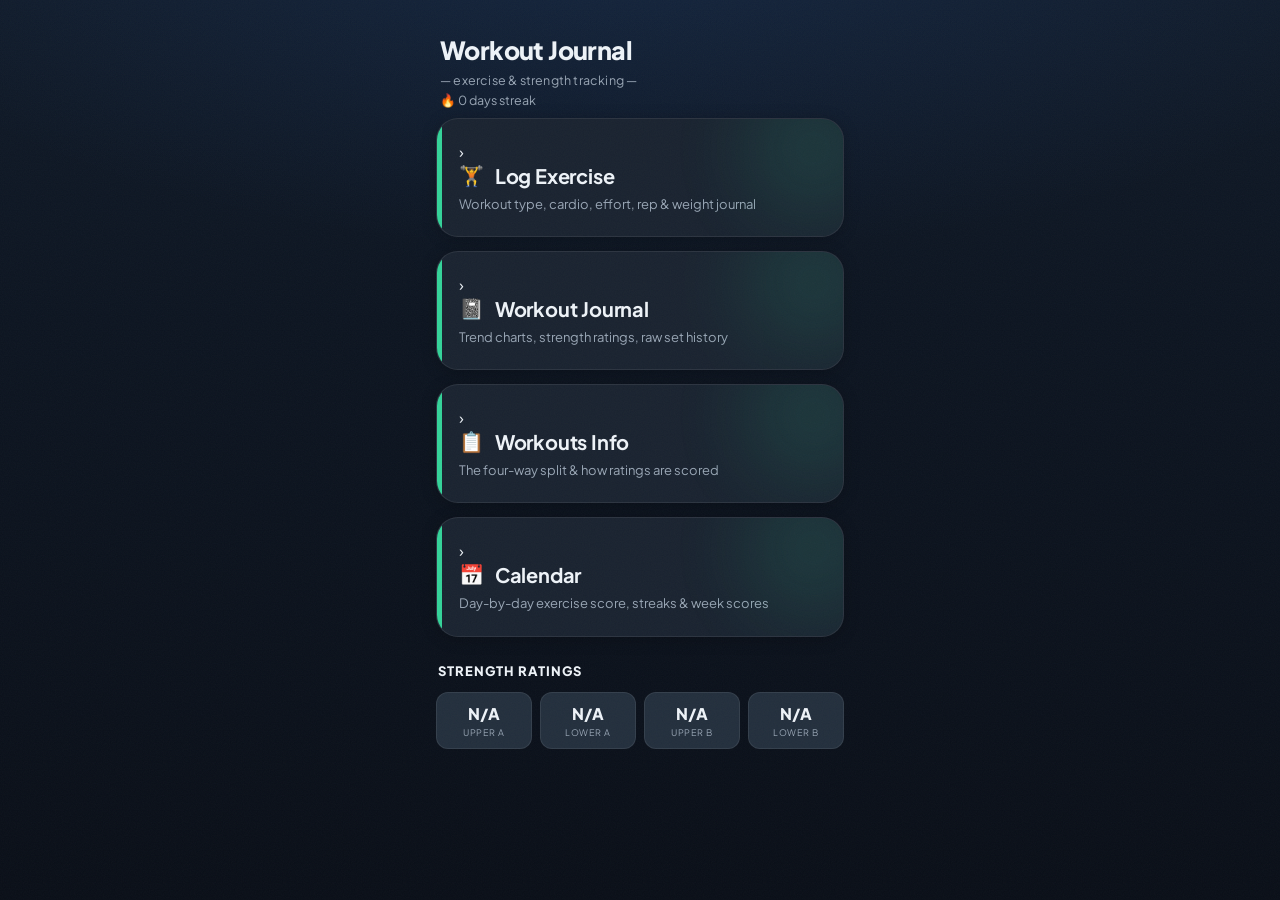
==== index2.html @ 1ddc9d4c "Add files via upload" ====
<!doctype html>
<html lang="en">
<head>
<meta charset="utf-8" />
<meta
  name="viewport"
  content="width=device-width, initial-scale=1, maximum-scale=1, user-scalable=no"
/>
<title>Workout Journal</title>
<link rel="preconnect" href="https://fonts.googleapis.com" />
<link rel="preconnect" href="https://fonts.gstatic.com" crossorigin />
<link
  href="https://fonts.googleapis.com/css2?family=Plus+Jakarta+Sans:wght@400;500;600;700;800&display=swap"
  rel="stylesheet"
/>
<style>
  :root {
    --bg: #0d1521;
    --bg-2: #080d15;
    --surface: #1a2330;
    --card: #1a2330;
    --card-2: #232f3d;
    --surface-2: #232f3d;
    --surface-3: #2b3949;
    --track: #28333f;
    --border: rgba(255, 255, 255, 0.08);
    --border-soft: rgba(255, 255, 255, 0.04);
    --border-strong: rgba(255, 255, 255, 0.16);
    --text: #eef3f8;
    --muted: #99a6b5;
    --muted-2: #66727f;
    --accent: #3b82f6;
    --accent-2: #60a5fa;
    --accent-soft: rgba(59, 130, 246, 0.16);
    --food: #fb923c;
    --exercise: #34d399;
    --sleep: #a78bfa;
    --danger: #f87171;
    --yellow: #facc15;
    --chart-day: #3b82f6;
    --chart-diet: #fb923c;
    --chart-exe: #34d399;
  }
  * {
    box-sizing: border-box;
    -webkit-tap-highlight-color: transparent;
  }
  html,
  body {
    margin: 0;
    padding: 0;
  }
  body {
    background: var(--bg);
    color: var(--text);
    font-family: "Plus Jakarta Sans", sans-serif;
    -webkit-font-smoothing: antialiased;
    min-height: 100vh;
    overflow-x: hidden;
    background-image:
      radial-gradient(
        120% 70% at 50% -10%,
        rgba(59, 130, 246, 0.12),
        transparent 55%
      ),
      linear-gradient(180deg, #101a28 0%, #0d1521 36%, #0a0f18 100%);
    background-attachment: fixed;
  }
  .app {
    max-width: 480px;
    margin: 0 auto;
    min-height: 100vh;
    display: flex;
    flex-direction: column;
    position: relative;
  }
  .grain {
    position: fixed;
    inset: 0;
    pointer-events: none;
    opacity: 0.035;
    z-index: 50;
    background-image: url("data:image/svg+xml,%3Csvg xmlns='http://www.w3.org/2000/svg' width='120' height='120'%3E%3Cfilter id='n'%3E%3CfeTurbulence type='fractalNoise' baseFrequency='0.85' numOctaves='3'/%3E%3C/filter%3E%3Crect width='100%25' height='100%25' filter='url(%23n)'/%3E%3C/svg%3E");
  }
  /* Views */
  .view {
    padding: 4px 18px 40px;
    animation: slidein 0.28s cubic-bezier(0.2, 0.8, 0.2, 1);
  }
  @keyframes slidein {
    from {
      opacity: 0;
      transform: translateX(14px);
    }
    to {
      opacity: 1;
      transform: translateX(0);
    }
  }
  .view.back {
    animation: slideback 0.28s cubic-bezier(0.2, 0.8, 0.2, 1);
  }
  @keyframes slideback {
    from {
      opacity: 0;
      transform: translateX(-14px);
    }
    to {
      opacity: 1;
      transform: translateX(0);
    }
  }
  .card {
    position: relative;
    background: var(--card);
    border: 1px solid var(--border);
    border-radius: 22px;
    padding: 22px;
    margin-bottom: 14px;
    cursor: pointer;
    overflow: hidden;
    transition: 0.18s;
    box-shadow: 0 2px 16px rgba(0, 0, 0, 0.22);
  }
  .card:active {
    transform: scale(0.985);
  }
  .card .accent {
    position: absolute;
    left: 0;
    top: 0;
    bottom: 0;
    width: 5px;
  }
  .card[data-k="food"] .accent {
    background: var(--food);
  }
  .card[data-k="exercise"] .accent {
    background: var(--exercise);
  }
  .card[data-k="sleep"] .accent {
    background: var(--sleep);
  }
  .card .glow {
    position: absolute;
    right: -40px;
    top: -40px;
    width: 140px;
    height: 140px;
    border-radius: 50%;
    filter: blur(40px);
    opacity: 0.13;
  }
  .card[data-k="food"] .glow {
    background: var(--food);
  }
  .card[data-k="exercise"] .glow {
    background: var(--exercise);
  }
  .card[data-k="sleep"] .glow {
    background: var(--sleep);
  }
  .card-top {
    display: flex;
    justify-content: space-between;
    align-items: center;
  }
  .card h2 {
    font-family: "Plus Jakarta Sans";
    font-weight: 700;
    font-size: 20px;
    letter-spacing: -0.2px;
    margin: 0;
    display: flex;
    align-items: center;
    gap: 11px;
  }
  .card .ico {
    font-size: 20px;
  }
  .check {
    width: 30px;
    height: 30px;
    border-radius: 50%;
    border: 2px solid var(--border-strong);
    display: flex;
    align-items: center;
    justify-content: center;
    font-size: 15px;
    color: transparent;
    transition: 0.2s;
    flex-shrink: 0;
  }
  .card[data-done="true"] .check {
    color: var(--bg);
    border-color: transparent;
  }
  .card[data-k="food"][data-done="true"] .check {
    background: var(--food);
  }
  .card[data-k="exercise"][data-done="true"] .check {
    background: var(--exercise);
  }
  .card[data-k="sleep"][data-done="true"] .check {
    background: var(--sleep);
  }
  .card .summary {
    margin-top: 16px;
    font-family: "Plus Jakarta Sans";
    font-size: 13px;
    color: var(--muted);
    line-height: 1.55;
    min-height: 18px;
  }
  .card .summary .hl {
    color: var(--text);
  }
  .card .empty {
    margin-top: 14px;
    font-size: 13px;
    color: var(--muted-2);
    font-style: italic;
  }

  /* Forms */
  .formhead {
    display: flex;
    align-items: center;
    gap: 14px;
    margin: 6px 0 24px;
  }
  .formhead button {
    background: var(--card);
    border: 1px solid var(--border);
    color: var(--text);
    width: 44px;
    height: 44px;
    border-radius: 13px;
    font-size: 20px;
    cursor: pointer;
    transition: 0.15s;
  }
  .formhead button:active {
    transform: scale(0.9);
  }
  .formhead h2 {
    font-family: "Plus Jakarta Sans";
    font-weight: 700;
    font-size: 22px;
    letter-spacing: -0.3px;
    margin: 0;
  }
  .formhead .bar {
    width: 34px;
    height: 4px;
    border-radius: 4px;
    margin-top: 7px;
  }

  .field {
    margin-bottom: 22px;
  }
  .field label {
    display: block;
    font-family: "Plus Jakarta Sans";
    font-size: 11px;
    letter-spacing: 1.5px;
    text-transform: uppercase;
    color: var(--muted);
    margin-bottom: 9px;
  }
  .field label .opt {
    color: var(--muted-2);
    text-transform: none;
    letter-spacing: 0;
  }
  input[type="number"],
  input[type="text"],
  textarea {
    width: 100%;
    background: var(--card);
    border: 1px solid var(--border);
    border-radius: 14px;
    color: var(--text);
    font-family: "Plus Jakarta Sans";
    font-size: 22px;
    padding: 15px 16px;
    outline: none;
    transition: 0.15s;
  }
  input[type="text"] {
    font-family: "Plus Jakarta Sans";
    font-size: 16px;
  }
  textarea {
    font-family: "Plus Jakarta Sans";
    font-size: 15px;
    resize: none;
    min-height: 62px;
  }
  input:focus,
  textarea:focus {
    border-color: var(--ac, var(--text));
  }
  input::placeholder,
  textarea::placeholder {
    color: var(--muted-2);
  }

  .macro-grid {
    display: grid;
    grid-template-columns: 1fr 1fr 1fr;
    gap: 11px;
  }
  .macro-grid .field {
    margin-bottom: 0;
  }
  .macro-grid input {
    font-size: 20px;
    padding: 13px 12px;
    text-align: center;
  }

  .cal-box {
    margin-top: 18px;
    background: var(--card-2);
    border: 1px solid var(--border);
    border-radius: 16px;
    padding: 18px;
    display: flex;
    align-items: center;
    justify-content: space-between;
  }
  .cal-box .lbl {
    font-family: "Plus Jakarta Sans";
    font-size: 11px;
    letter-spacing: 1.5px;
    text-transform: uppercase;
    color: var(--muted);
  }
  .cal-box .num {
    font-family: "Plus Jakarta Sans";
    font-weight: 800;
    font-size: 34px;
    color: var(--food);
    line-height: 1;
  }
  .cal-box .num input {
    background: none;
    border: none;
    width: 130px;
    text-align: right;
    color: var(--food);
    font-family: "Plus Jakarta Sans";
    font-weight: 800;
    font-size: 34px;
    padding: 0;
  }
  .cal-box .num input:focus {
    border: none;
  }
  .cal-edit {
    font-family: "Plus Jakarta Sans";
    font-size: 10px;
    letter-spacing: 1px;
    color: var(--muted);
    background: none;
    border: 1px solid var(--border);
    padding: 5px 9px;
    border-radius: 8px;
    cursor: pointer;
    margin-top: 6px;
  }
  .score-box .num,
  .score-box .num span {
    color: var(--exercise);
  }
  .rest-note {
    font-family: "Plus Jakarta Sans";
    font-size: 10px;
    color: var(--exercise);
    letter-spacing: 0.5px;
    margin-top: 11px;
  }
  .calnav {
    display: flex;
    align-items: center;
    justify-content: space-between;
    margin-bottom: 16px;
  }
  .calnav button {
    background: var(--card);
    border: 1px solid var(--border);
    color: var(--text);
    width: 40px;
    height: 40px;
    border-radius: 12px;
    font-size: 18px;
    cursor: pointer;
    transition: 0.15s;
  }
  .calnav button:active {
    transform: scale(0.9);
  }
  #calMonth,
  .month-label {
    font-family: "Plus Jakarta Sans";
    font-weight: 800;
    font-size: 16px;
    text-transform: uppercase;
    letter-spacing: 0.5px;
  }
  .chartcard {
    background: var(--card);
    border: 1px solid var(--border);
    border-radius: 16px;
    padding: 16px 14px 12px;
    margin-bottom: 12px;
  }
  .chartcard .ct {
    display: flex;
    justify-content: space-between;
    align-items: baseline;
    margin: 0 4px 6px;
  }
  .chartcard .ct .cname {
    font-family: "Plus Jakarta Sans";
    font-weight: 700;
    font-size: 12px;
    text-transform: uppercase;
    letter-spacing: 0.8px;
    color: var(--text);
  }
  .chartcard .ct .cavg {
    font-family: "Plus Jakarta Sans";
    font-size: 11px;
    color: var(--muted);
  }
  .chartcard svg {
    display: block;
    width: 100%;
    height: auto;
  }
  .jstats {
    display: grid;
    grid-template-columns: repeat(3, 1fr);
    gap: 8px;
    margin-top: 10px;
  }
  .jstat {
    background: var(--surface-2);
    border: 1px solid var(--border);
    border-radius: 12px;
    padding: 10px 6px;
    text-align: center;
  }
  .jstat-v {
    font-family: "Plus Jakarta Sans";
    font-weight: 800;
    font-size: 16px;
    color: var(--text);
    letter-spacing: -0.2px;
  }
  .jstat-k {
    font-family: "Plus Jakarta Sans";
    font-size: 9px;
    letter-spacing: 0.5px;
    text-transform: uppercase;
    color: var(--muted);
    margin-top: 3px;
  }
  .jstat-goal {
    font-family: "Plus Jakarta Sans";
    font-size: 8.5px;
    color: var(--muted-2);
    margin-top: 2px;
  }
  .dashmacros {
    display: grid;
    grid-template-columns: repeat(4, 1fr);
    gap: 8px;
  }
  .chart-empty {
    font-family: "Plus Jakarta Sans";
    font-size: 11px;
    color: var(--muted-2);
    text-align: center;
    padding: 24px 0;
  }

  /* chips */
  .chips {
    display: flex;
    flex-wrap: wrap;
    gap: 9px;
  }
  .chip {
    background: var(--card);
    border: 1px solid var(--border);
    color: var(--muted);
    padding: 11px 15px;
    border-radius: 30px;
    font-family: "Plus Jakarta Sans";
    font-weight: 600;
    font-size: 14px;
    cursor: pointer;
    transition: 0.15s;
  }
  .chip:active {
    transform: scale(0.94);
  }
  .chip.sel {
    color: var(--bg);
    font-weight: 700;
  }
  #exForm .chip.sel {
    background: var(--exercise);
    border-color: var(--exercise);
  }

  /* scale buttons (RPE / quality) */
  .scale {
    display: grid;
    grid-template-columns: repeat(5, 1fr);
    gap: 8px;
  }
  .scale.ten {
    grid-template-columns: repeat(5, 1fr);
  }
  .sbtn {
    aspect-ratio: 1;
    background: var(--card);
    border: 1px solid var(--border);
    border-radius: 12px;
    color: var(--muted);
    font-family: "Plus Jakarta Sans";
    font-weight: 700;
    font-size: 16px;
    cursor: pointer;
    transition: 0.12s;
    display: flex;
    align-items: center;
    justify-content: center;
  }
  .sbtn:active {
    transform: scale(0.9);
  }
  #exForm .sbtn.sel {
    background: var(--exercise);
    border-color: var(--exercise);
    color: var(--bg);
  }
  #slpForm .sbtn.sel {
    background: var(--sleep);
    border-color: var(--sleep);
    color: var(--bg);
  }
  .scale-cap {
    display: flex;
    justify-content: space-between;
    margin-top: 8px;
    font-family: "Plus Jakarta Sans";
    font-size: 10px;
    color: var(--muted-2);
    letter-spacing: 0.5px;
  }
  .save {
    width: 100%;
    border: none;
    border-radius: 16px;
    padding: 18px;
    font-family: "Plus Jakarta Sans";
    font-weight: 800;
    font-size: 16px;
    text-transform: uppercase;
    letter-spacing: 1px;
    color: var(--bg);
    cursor: pointer;
    margin-top: 10px;
    transition: 0.15s;
  }
  .save:active {
    transform: scale(0.98);
  }
  #foodForm .save {
    background: var(--food);
  }
  #exForm .save {
    background: var(--exercise);
  }
  #slpForm .save {
    background: var(--sleep);
  }
  .clear-link {
    display: block;
    width: 100%;
    text-align: center;
    background: none;
    border: none;
    color: var(--muted-2);
    font-family: "Plus Jakarta Sans";
    font-size: 11px;
    letter-spacing: 1px;
    margin-top: 16px;
    cursor: pointer;
    padding: 8px;
  }

  .toast {
    position: fixed;
    bottom: 30px;
    left: 50%;
    transform: translateX(-50%) translateY(80px);
    background: var(--text);
    color: var(--bg);
    padding: 13px 22px;
    border-radius: 30px;
    font-family: "Plus Jakarta Sans";
    font-weight: 700;
    font-size: 13px;
    letter-spacing: 0.5px;
    text-transform: uppercase;
    z-index: 100;
    transition: 0.3s cubic-bezier(0.2, 0.8, 0.2, 1);
    opacity: 0;
  }
  .toast.show {
    transform: translateX(-50%) translateY(0);
    opacity: 1;
  }

  .hidden {
    display: none !important;
  }
  .wo-card {
    background: var(--card);
    border: 1px solid var(--border);
    border-radius: 18px;
    padding: 16px 18px;
    margin-bottom: 14px;
    box-shadow: 0 2px 14px rgba(0, 0, 0, 0.18);
  }
  .wo-head {
    display: flex;
    justify-content: space-between;
    align-items: baseline;
    gap: 10px;
    margin-bottom: 10px;
    padding-bottom: 11px;
    border-bottom: 1px solid var(--border);
  }
  .wo-name {
    font-family: "Plus Jakarta Sans";
    font-weight: 800;
    font-size: 16px;
    letter-spacing: 0.3px;
    color: var(--text);
  }
  .wo-meta {
    font-family: "Plus Jakarta Sans";
    font-size: 10px;
    letter-spacing: 0.5px;
    text-transform: uppercase;
    color: var(--muted-2);
    white-space: nowrap;
  }
  .wo-row {
    display: flex;
    align-items: baseline;
    justify-content: space-between;
    gap: 12px;
    padding: 9px 0;
    border-bottom: 1px solid var(--border-soft);
  }
  .wo-row:last-child {
    border-bottom: none;
  }
  .wo-ex {
    display: flex;
    flex-direction: column;
    gap: 2px;
    min-width: 0;
  }
  .wo-exname {
    font-family: "Plus Jakarta Sans";
    font-weight: 600;
    font-size: 14px;
    color: var(--text);
  }
  .wo-muscle {
    font-family: "Plus Jakarta Sans";
    font-size: 11px;
    letter-spacing: 0.3px;
    color: var(--muted);
  }
  .wo-sets {
    font-family: "Plus Jakarta Sans";
    font-weight: 700;
    font-size: 13px;
    color: var(--exercise);
    white-space: nowrap;
    font-variant-numeric: tabular-nums;
  }
  .wo-row-right {
    display: flex;
    flex-direction: column;
    align-items: flex-end;
    gap: 2px;
    flex-shrink: 0;
  }
  .wo-weight {
    font-family: "Plus Jakarta Sans";
    font-size: 10px;
    color: var(--muted-2);
    white-space: nowrap;
  }
  .wo-info {
    margin-bottom: 18px;
  }
  .wo-info-card {
    background: var(--surface-2);
    border: 1px solid var(--border);
    border-radius: 14px;
    padding: 13px 15px;
    margin-bottom: 10px;
  }
  .wo-info-title {
    font-family: "Plus Jakarta Sans";
    font-weight: 800;
    font-size: 12px;
    letter-spacing: 0.4px;
    text-transform: uppercase;
    color: var(--exercise);
    margin-bottom: 6px;
  }
  .wo-info-body {
    font-family: "Plus Jakarta Sans";
    font-size: 12px;
    line-height: 1.5;
    color: var(--muted);
  }
  .journal-toggle-row {
    display: flex;
    align-items: center;
    justify-content: space-between;
    gap: 10px;
    margin-bottom: 9px;
  }
  .journal-toggle-row label {
    margin-bottom: 0;
  }
  .journal-toggle-btn {
    font-family: "Plus Jakarta Sans";
    font-weight: 700;
    font-size: 12px;
    letter-spacing: 0.3px;
    color: var(--exercise);
    background: var(--surface);
    border: 1px solid var(--border);
    border-radius: 10px;
    padding: 8px 13px;
    cursor: pointer;
    white-space: nowrap;
    transition: 0.15s;
  }
  .journal-toggle-btn:active {
    transform: scale(0.95);
  }
  .journal-toggle-btn.open {
    background: var(--exercise);
    color: var(--bg);
    border-color: var(--exercise);
  }
  .extra-toggle-btn {
    width: 100%;
    font-family: "Plus Jakarta Sans";
    font-weight: 700;
    font-size: 12.5px;
    letter-spacing: 0.3px;
    color: var(--exercise);
    background: var(--surface);
    border: 1px dashed var(--border);
    border-radius: 12px;
    padding: 12px;
    cursor: pointer;
  }
  .extra-toggle-btn.hidden {
    display: none;
  }
  .extra-toggle-btn:active {
    transform: scale(0.98);
  }
  .extra-box {
    background: var(--surface-2);
    border: 1px solid var(--border);
    border-radius: 14px;
    padding: 14px;
    margin-top: 4px;
  }
  .extra-box-head {
    display: flex;
    align-items: center;
    justify-content: space-between;
    margin-bottom: 14px;
  }
  .extra-box-title {
    font-family: "Plus Jakarta Sans";
    font-weight: 800;
    font-size: 12px;
    letter-spacing: 0.5px;
    text-transform: uppercase;
    color: var(--muted);
  }
  .extra-remove-btn {
    font-family: "Plus Jakarta Sans";
    font-weight: 700;
    font-size: 11px;
    color: var(--danger);
    background: none;
    border: none;
    cursor: pointer;
    padding: 2px 4px;
  }
  .jcard {
    background: var(--card-2);
    border: 1px solid var(--border);
    border-radius: 14px;
    padding: 12px 14px;
    margin-bottom: 10px;
  }
  .jhead {
    font-family: "Plus Jakarta Sans";
    font-weight: 700;
    font-size: 13px;
    letter-spacing: 0.2px;
    color: var(--text);
  }
  .jcard-head {
    display: flex;
    align-items: center;
    justify-content: space-between;
    width: 100%;
    background: none;
    border: none;
    padding: 0;
    margin-bottom: 9px;
    cursor: pointer;
    text-align: left;
    -webkit-tap-highlight-color: transparent;
  }
  .jcard-head:active {
    opacity: 0.7;
  }
  .jcard-head-text {
    display: flex;
    flex-direction: column;
    gap: 2px;
    min-width: 0;
  }
  .jcard-count {
    font-family: "Plus Jakarta Sans";
    font-size: 10px;
    color: var(--muted);
    font-weight: 500;
  }
  .jcard-head-right {
    display: flex;
    align-items: center;
    flex-shrink: 0;
  }
  .jweight-assign {
    background: var(--surface);
    border: 1px solid var(--border);
    border-radius: 10px;
    color: var(--text);
    font-family: "Plus Jakarta Sans";
    font-size: 11px;
    font-weight: 700;
    padding: 6px 8px;
    cursor: pointer;
  }
  .jcard-chevron {
    color: var(--muted);
    font-size: 13px;
    flex-shrink: 0;
    margin-left: 8px;
    transition: transform 0.2s;
  }
  .jcard-head.collapsed .jcard-chevron {
    transform: rotate(-90deg);
  }
  .jcard-body.hidden {
    display: none;
  }
  .jrow {
    display: grid;
    grid-template-columns: 40px 1fr 1fr;
    gap: 8px;
    align-items: center;
    margin-bottom: 6px;
  }
  .jrow.bw {
    grid-template-columns: 40px 1fr;
  }
  .jrow:last-child {
    margin-bottom: 0;
  }
  .jset {
    font-family: "Plus Jakarta Sans";
    font-size: 11px;
    color: var(--muted-2);
  }
  .jrow input,
  .jrow select {
    width: 100%;
    background: var(--surface);
    border: 1px solid var(--border);
    border-radius: 10px;
    color: var(--text);
    font-family: "Plus Jakarta Sans";
    font-size: 14px;
    padding: 9px 10px;
    outline: none;
    transition: 0.15s;
  }
  .jrow input:focus,
  .jrow select:focus {
    border-color: var(--ac, var(--exercise));
  }
  .jrow input::placeholder {
    color: var(--muted-2);
  }
  .wj-section {
    margin-bottom: 22px;
  }
  .wj-section-head {
    display: flex;
    align-items: center;
    justify-content: space-between;
    width: 100%;
    background: none;
    border: none;
    padding: 4px 0 12px;
    margin: 0;
    cursor: pointer;
    -webkit-tap-highlight-color: transparent;
  }
  .wj-section-head:active {
    opacity: 0.7;
  }
  .wj-section-title {
    font-family: "Plus Jakarta Sans";
    font-weight: 800;
    font-size: 15px;
    letter-spacing: 0.3px;
    color: var(--text);
    text-align: left;
  }
  .wj-section-chevron {
    color: var(--muted);
    font-size: 13px;
    transition: transform 0.2s;
    transform: rotate(0deg);
  }
  .wj-section-head.collapsed .wj-section-chevron {
    transform: rotate(-90deg);
  }
  .wj-section-body.hidden {
    display: none;
  }
  .wj-empty {
    font-family: "Plus Jakarta Sans";
    font-size: 12px;
    color: var(--muted-2);
    padding: 4px 2px 0;
  }
  .strength-card {
    background: var(--surface-2);
    border: 1px solid var(--border);
    border-radius: 14px;
    padding: 12px 14px;
    margin-bottom: 16px;
  }
  .strength-head {
    display: flex;
    align-items: baseline;
    justify-content: space-between;
    margin-bottom: 8px;
  }
  .strength-label {
    font-family: "Plus Jakarta Sans";
    font-weight: 700;
    font-size: 12px;
    letter-spacing: 0.3px;
    color: var(--muted);
    text-transform: uppercase;
  }
  .strength-pct {
    font-family: "Plus Jakarta Sans";
    font-weight: 800;
    font-size: 18px;
    color: var(--text);
  }
  .strength-rows {
    display: flex;
    flex-direction: column;
    gap: 5px;
  }
  .srow {
    display: flex;
    align-items: baseline;
    justify-content: space-between;
    font-family: "Plus Jakarta Sans";
    font-size: 11.5px;
  }
  .srow-name {
    color: var(--text);
  }
  .srow-val {
    color: var(--text);
    font-weight: 700;
    flex-shrink: 0;
    margin-left: 8px;
  }
  .srow-wt {
    color: var(--muted-2);
    font-weight: 500;
  }
  .srow-excluded .srow-name,
  .srow-excluded .srow-note {
    color: var(--muted-2);
  }
  .srow-note {
    font-size: 10.5px;
    flex-shrink: 0;
    margin-left: 8px;
  }
  .dash-clickable {
    cursor: pointer;
    -webkit-tap-highlight-color: transparent;
  }
  .dash-clickable:active {
    opacity: 0.7;
  }
  .wj-actions {
    margin: 2px 0 16px;
  }
  .wj-table-scroll {
    overflow-x: auto;
    margin-bottom: 24px;
    border: 1px solid var(--border);
    border-radius: 14px;
  }
  .wj-table {
    width: 100%;
    border-collapse: collapse;
    font-family: "Plus Jakarta Sans";
    font-size: 12px;
    white-space: nowrap;
  }
  .wj-table th,
  .wj-table td {
    padding: 10px 12px;
    text-align: left;
    border-bottom: 1px solid var(--border-soft);
  }
  .wj-table th {
    background: var(--surface-2);
    color: var(--muted);
    font-weight: 700;
    font-size: 10px;
    letter-spacing: 0.5px;
    text-transform: uppercase;
  }
  .wj-table tbody tr:last-child td {
    border-bottom: none;
  }
  .wj-table tbody tr:nth-child(even) {
    background: var(--card-2);
  }
  .wj-empty-row {
    text-align: center !important;
    color: var(--muted-2);
    padding: 20px !important;
  }
  .wj-scope-row {
    display: flex;
    gap: 8px;
    margin-bottom: 10px;
  }
  .wj-scope-btn {
    font-family: "Plus Jakarta Sans";
    font-weight: 700;
    font-size: 11px;
    letter-spacing: 0.3px;
    color: var(--muted);
    background: var(--surface);
    border: 1px solid var(--border);
    border-radius: 10px;
    padding: 7px 12px;
    cursor: pointer;
  }
  .wj-scope-btn.sel {
    color: var(--bg);
    background: var(--exercise);
    border-color: var(--exercise);
  }
  .chart-reading {
    font-family: "Plus Jakarta Sans";
    font-size: 11px;
    color: var(--muted);
    text-align: center;
    margin-top: 6px;
    min-height: 14px;
    cursor: default;
  }
  /* ---- day score breakdown ---- */
  .bd-hero {
    text-align: center;
    padding: 8px 0 24px;
  }
  .bd-date {
    font-family: "Plus Jakarta Sans";
    font-size: 11px;
    letter-spacing: 1.5px;
    text-transform: uppercase;
    color: var(--muted);
    margin-bottom: 10px;
  }
  .bd-score {
    font-family: "Plus Jakarta Sans";
    font-weight: 800;
    font-size: 62px;
    line-height: 1;
    letter-spacing: -2px;
  }
  .bd-sub {
    font-family: "Plus Jakarta Sans";
    font-size: 11px;
    letter-spacing: 1.5px;
    text-transform: uppercase;
    color: var(--muted);
    margin-top: 10px;
  }

  /* ============ hub (new — simple nav replacing the full app's Home/Profile) ============ */
  .hub-head {
    padding: 30px 22px 6px;
  }
  .hub-title {
    font-family: "Plus Jakarta Sans";
    font-weight: 800;
    font-size: 25px;
    letter-spacing: -0.6px;
  }
  .hub-sub {
    font-family: "Plus Jakarta Sans";
    font-size: 12.5px;
    color: var(--muted);
    margin-top: 6px;
    letter-spacing: 0.2px;
  }
  .nav-card .summary {
    margin-top: 6px;
  }
  .sec-h {
    font-family: "Plus Jakarta Sans";
    font-weight: 800;
    font-size: 13px;
    text-transform: uppercase;
    letter-spacing: 1px;
    color: var(--text);
    margin: 26px 2px 13px;
  }

  /* ---- calendar (added) ---- */
  .caldow {
    display: grid;
    grid-template-columns: repeat(7, 1fr) 0.82fr;
    gap: 6px;
    margin-bottom: 7px;
  }
  .caldow span {
    text-align: center;
    font-family: "Plus Jakarta Sans";
    font-size: 11px;
    color: var(--muted-2);
  }
  .calgrid {
    display: grid;
    grid-template-columns: repeat(7, 1fr) 0.82fr;
    gap: 6px;
  }
  .calcell {
    aspect-ratio: 1;
    border-radius: 11px;
    border: 1px solid var(--border);
    background: var(--card);
    display: flex;
    flex-direction: column;
    align-items: center;
    justify-content: center;
    cursor: pointer;
    transition: 0.12s;
  }
  .calcell.blank {
    background: none;
    border: none;
    cursor: default;
  }
  .calcell:not(.blank):active {
    transform: scale(0.88);
  }
  .calcell .dnum {
    font-family: "Plus Jakarta Sans";
    font-size: 13px;
    color: var(--text);
  }
  .calcell .dpct {
    font-family: "Plus Jakarta Sans";
    font-size: 9px;
    margin-top: 1px;
    color: var(--muted);
  }
  .calcell.logged {
    border-color: transparent;
  }
  .calcell.logged .dnum,
  .calcell.logged .dpct {
    color: #0c0e0c;
    font-weight: 700;
  }
  .calcell.today {
    box-shadow: 0 0 0 2px var(--accent);
  }
  .callegend {
    display: flex;
    gap: 13px;
    justify-content: center;
    margin-top: 20px;
    flex-wrap: wrap;
  }
  .callegend span {
    display: flex;
    align-items: center;
    gap: 5px;
    font-family: "Plus Jakarta Sans";
    font-size: 10px;
    color: var(--muted);
  }
  .callegend i {
    width: 11px;
    height: 11px;
    border-radius: 3px;
    display: inline-block;
  }
  .callegend .leg-empty i {
    background: var(--card);
    border: 1px solid var(--border);
  }
  .callegend .leg-grad {
    width: 72px;
    height: 10px;
    border-radius: 5px;
    background: linear-gradient(
      90deg,
      hsl(4, 73%, 56%) 0%,
      hsl(4, 73%, 56%) 50%,
      hsl(64, 70%, 54%) 75%,
      hsl(125, 70%, 52%) 100%
    );
  }

  /* calendar stat strip */
  .calstats {
    display: grid;
    grid-template-columns: 1fr 1fr;
    gap: 11px;
    margin-bottom: 16px;
  }
  .calstat {
    background: var(--card);
    border: 1px solid var(--border);
    border-radius: 14px;
    padding: 13px 15px;
  }
  .calstat .ck {
    font-family: "Plus Jakarta Sans";
    font-size: 10px;
    letter-spacing: 1.2px;
    text-transform: uppercase;
    color: var(--muted);
  }
  .calstat .cv {
    font-family: "Plus Jakarta Sans";
    font-weight: 800;
    font-size: 22px;
    margin-top: 3px;
    color: var(--text);
  }


  /* ---- calendar week-score column ---- */
  .caldow .wk-h {
    font-weight: 700;
    color: var(--muted-2);
  }
  .calweek {
    display: flex;
    align-items: center;
    justify-content: center;
    border-radius: 11px;
    background: var(--surface-2);
    border: 1px solid var(--border);
    font-family: "Plus Jakarta Sans";
    font-weight: 800;
    font-size: 13px;
    letter-spacing: -0.3px;
    color: var(--muted-2);
  }
  .calweek.logged {
    background: var(--surface-3);
    border-color: transparent;
  }
  .calweek .wkpct {
    font-size: 9px;
    font-weight: 700;
    margin-left: 1px;
    opacity: 0.75;
  }


  /* ---- monthly split-progress bars (added, reused by the Exercise form + would-be dashboard) ----*/
  .goalrow {
    margin-bottom: 14px;
  }
  .goalrow .gtop {
    display: flex;
    justify-content: space-between;
    align-items: baseline;
    font-family: "Plus Jakarta Sans";
    font-size: 12px;
    margin-bottom: 6px;
  }
  .goalrow .gname {
    color: var(--text);
    font-weight: 700;
    letter-spacing: 0.5px;
  }
  .goalrow .gval {
    color: var(--muted);
  }
  .gtrack {
    height: 11px;
    background: var(--card-2);
    border-radius: 8px;
    overflow: hidden;
  }
  .gfill {
    height: 100%;
    border-radius: 8px;
    transition: width 0.4s cubic-bezier(0.2, 0.8, 0.2, 1);
  }

  .hub-streak {
    font-family: "Plus Jakarta Sans";
    font-size: 12.5px;
    color: var(--muted);
    margin-top: 4px;
  }
</style>
</head>
<body>
<div class="grain"></div>
<div class="app">
  <!-- HUB (new — replaces Home/Profile as the entry point into this extract) -->
  <div class="view" id="hub">
    <div class="hub-head">
      <div class="hub-title">Workout Journal</div>
      <div class="hub-sub">— exercise &amp; strength tracking —</div>
      <div class="hub-streak" id="hubStreak"></div>
    </div>
    <div style="padding: 4px 18px 0">
      <div class="card nav-card" data-k="exercise" id="tile-exercise">
        <div class="accent"></div>
        <div class="glow"></div>
        <div class="chev">›</div>
        <div class="card-top">
          <h2><span class="ico">🏋️</span>Log Exercise</h2>
        </div>
        <div class="summary">Workout type, cardio, effort, rep &amp; weight journal</div>
      </div>
      <div class="card nav-card" data-k="exercise" id="tile-journal">
        <div class="accent"></div>
        <div class="glow"></div>
        <div class="chev">›</div>
        <div class="card-top">
          <h2><span class="ico">📓</span>Workout Journal</h2>
        </div>
        <div class="summary">Trend charts, strength ratings, raw set history</div>
      </div>
      <div class="card nav-card" data-k="exercise" id="tile-workouts">
        <div class="accent"></div>
        <div class="glow"></div>
        <div class="chev">›</div>
        <div class="card-top">
          <h2><span class="ico">📋</span>Workouts Info</h2>
        </div>
        <div class="summary">The four-way split &amp; how ratings are scored</div>
      </div>
      <div class="card nav-card" data-k="exercise" id="tile-calendar">
        <div class="accent"></div>
        <div class="glow"></div>
        <div class="chev">›</div>
        <div class="card-top">
          <h2><span class="ico">📅</span>Calendar</h2>
        </div>
        <div class="summary">Day-by-day exercise score, streaks &amp; week scores</div>
      </div>
      <div class="sec-h">Strength Ratings</div>
      <div id="hubStrength" class="dash-clickable"></div>
    </div>
  </div>

  <!-- EXERCISE -->
  <div class="view hidden" id="exForm" style="--ac: var(--exercise)">
    <div class="formhead">
      <button class="navback">‹</button>
      <div>
        <h2>Exercise</h2>
        <div class="bar" style="background: var(--exercise)"></div>
      </div>
    </div>
    <div id="splitProgress" style="margin-bottom: 22px"></div>
    <div class="field">
      <label>Workout Type</label>
      <div class="chips" id="ex_type">
        <span class="chip" data-v="UPPER-A">Upper A</span>
        <span class="chip" data-v="UPPER-B">Upper B</span>
        <span class="chip" data-v="LOWER-A">Lower A</span>
        <span class="chip" data-v="LOWER-B">Lower B</span>
        <span class="chip" data-v="REST">Rest</span>
        <span class="chip" data-v="MISSED">Missed</span>
      </div>
      <div class="rest-note hidden" id="restNote">
        ⚑ 2 rest days used this week — Rest is locked
      </div>
    </div>
    <div class="field">
      <label>Cardio</label>
      <div class="chips" id="ex_cardio">
        <span class="chip" data-v="CARDIO">Cardio</span>
        <span class="chip" data-v="REST">Rest</span>
        <span class="chip" data-v="MISSED">Missed</span>
      </div>
      <div class="rest-note hidden" id="cardioRestNote">
        ⚑ 4 cardio rest days used this week — Rest is locked
      </div>
    </div>
    <div class="macro-grid" style="grid-template-columns: 1fr 1fr">
      <div class="field">
        <label>Rounds</label
        ><input
          type="number"
          inputmode="numeric"
          id="e_rounds"
          placeholder="0"
        />
      </div>
      <div class="field">
        <label>Exercise kcal</label
        ><input type="number" inputmode="numeric" id="e_kcal" placeholder="0" />
      </div>
    </div>
    <div class="field hidden" id="journalWrap">
      <div class="journal-toggle-row">
        <label
          >Workout Journal<span class="opt">
            — reps &amp; weight per set</span
          ></label
        >
        <button type="button" class="journal-toggle-btn" id="journalToggleBtn">
          Open Table
        </button>
      </div>
      <div id="journalBody" class="hidden"></div>
    </div>
    <div class="field">
      <button type="button" class="extra-toggle-btn" id="extraToggleBtn">
        + Add Additional Workout Today
      </button>
      <div class="extra-box hidden" id="extraBox">
        <div class="extra-box-head">
          <span class="extra-box-title">Additional Workout</span>
          <button type="button" class="extra-remove-btn" id="extraRemoveBtn">
            Remove ✕
          </button>
        </div>
        <div class="field">
          <label>Workout Type</label>
          <div class="chips" id="ex_type2">
            <span class="chip" data-v="UPPER-A">Upper A</span>
            <span class="chip" data-v="UPPER-B">Upper B</span>
            <span class="chip" data-v="LOWER-A">Lower A</span>
            <span class="chip" data-v="LOWER-B">Lower B</span>
          </div>
        </div>
        <div class="field">
          <label>Rounds</label
          ><input
            type="number"
            inputmode="numeric"
            id="e_rounds2"
            placeholder="0"
          />
        </div>
        <div class="field hidden" id="journalWrap2">
          <div class="journal-toggle-row">
            <label
              >Workout Journal<span class="opt"> — reps per set</span></label
            >
            <button
              type="button"
              class="journal-toggle-btn"
              id="journalToggleBtn2"
            >
              Open Table
            </button>
          </div>
          <div id="journalBody2" class="hidden"></div>
        </div>
      </div>
    </div>
    <div class="field">
      <label>Perceived Effort</label>
      <div class="scale ten" id="e_eff">
        <div class="sbtn">1</div>
        <div class="sbtn">2</div>
        <div class="sbtn">3</div>
        <div class="sbtn">4</div>
        <div class="sbtn">5</div>
        <div class="sbtn">6</div>
        <div class="sbtn">7</div>
        <div class="sbtn">8</div>
        <div class="sbtn">9</div>
        <div class="sbtn">10</div>
      </div>
      <div class="scale-cap"><span>EASY</span><span>MAX EFFORT</span></div>
    </div>
    <div class="cal-box score-box">
      <div class="lbl">Workout Score</div>
      <div class="num"><span id="e_score_disp">0.0%</span></div>
    </div>
    <div style="height: 24px"></div>
    <button class="save" id="saveEx">Save Exercise</button>
    <button class="clear-link" id="clearEx">clear this entry</button>
  </div>

  <!-- WORKOUTS -->
  <div class="view hidden" id="workouts">
    <div class="formhead">
      <button class="navback">‹</button>
      <div>
        <h2>Workout Information</h2>
        <div class="bar" style="background: var(--exercise)"></div>
      </div>
    </div>
    <div class="wo-info">
      <div class="wo-info-card">
        <div class="wo-info-title">Workout Journal</div>
        <div class="wo-info-body">
          Each exercise logs up to 4 sets per session. Weighted exercises use
          one fixed weight per exercise — edit it inline in the Open Table — so
          you just log reps against it; the trend chart marks the point where
          that weight changed. Bodyweight and timed exercises log reps or
          seconds directly. Sets count toward a 24-sets/month goal per exercise,
          shown live while you fill out the table.
        </div>
      </div>
      <div class="wo-info-card">
        <div class="wo-info-title">Strength Rating</div>
        <div class="wo-info-body">
          Each workout's rating compares your recent performance to your own
          personal best, per exercise — not to anyone else's numbers. For each
          exercise: average your last 3 logged sessions, divide by your all-time
          best session — that's the exercise's ratio (100% = right at your
          peak). Those ratios combine using the weight % shown next to each
          exercise below. An exercise needs at least 2 logged sessions to count;
          until then it's excluded and its weight is redistributed across
          whichever exercises do have data.
        </div>
      </div>
      <div class="wo-info-card">
        <div class="wo-info-title">Add Additional Workout Today</div>
        <div class="wo-info-body">
          You can log one extra workout session on the same day — e.g. Upper A
          in the morning, Lower B at night — from the Exercise page. It gets its
          own workout type, rounds, and Open Table, and its rounds/sets count
          toward that split's monthly totals and Strength Rating. It never
          affects that day's Exercise Score, cardio selection, or rest-day
          limits. If the same exercise shows up in both sessions on one day,
          their logged sets are simply added together.
        </div>
      </div>
    </div>
    <div id="woBody"></div>
  </div>

  <!-- WORKOUT JOURNAL -->
  <div class="view hidden" id="workoutJournal">
    <div class="formhead">
      <button class="navback">‹</button>
      <div>
        <h2>Workout Journal</h2>
        <div class="bar" style="background: var(--exercise)"></div>
      </div>
    </div>
    <div id="wjHero"></div>
    <div class="wj-actions">
      <button type="button" class="journal-toggle-btn" id="wjMonthToggleBtn">
        See Previous Months
      </button>
    </div>
    <div id="wjMonthNavWrap" class="hidden">
      <div class="calnav">
        <button type="button" id="wjPrevMonth">‹</button>
        <div id="wjMonthLabel" class="month-label"></div>
        <button type="button" id="wjNextMonth">›</button>
      </div>
    </div>
    <div class="wj-actions">
      <button type="button" class="journal-toggle-btn" id="wjRawToggleBtn">
        View Raw Data
      </button>
    </div>
    <div id="wjRawWrap" class="hidden">
      <div class="wj-scope-row">
        <button type="button" class="wj-scope-btn sel" id="wjScopeMonth">
          This Month
        </button>
        <button type="button" class="wj-scope-btn" id="wjScopeAll">
          All Time
        </button>
      </div>
      <div class="wj-table-scroll">
        <table class="wj-table">
          <thead>
            <tr>
              <th>Date</th>
              <th>Workout</th>
              <th>Exercise</th>
              <th>Set</th>
              <th>Reps/Sec</th>
              <th>Weight</th>
            </tr>
          </thead>
          <tbody id="wjRawBody"></tbody>
        </table>
      </div>
    </div>
    <div id="wjBody"></div>
  </div>
  <!-- CALENDAR (added — exercise-only day score, matches the original app's scoring) -->
  <div class="view hidden" id="calendar">
    <div class="formhead">
      <button class="navback">‹</button>
      <div>
        <h2>Calendar</h2>
        <div class="bar" style="background: var(--text)"></div>
      </div>
    </div>
    <div class="calstats">
      <div class="calstat">
        <div class="ck">🔥 Current Streak</div>
        <div class="cv" id="calStreak">—</div>
      </div>
      <div class="calstat">
        <div class="ck">Month Avg Score</div>
        <div class="cv" id="calAvg">—</div>
      </div>
    </div>
    <div class="calnav">
      <button id="prevMonth">‹</button>
      <div id="calMonth"></div>
      <button id="nextMonth">›</button>
    </div>
    <div class="caldow">
      <span>S</span><span>M</span><span>T</span><span>W</span><span>T</span
      ><span>F</span><span>S</span><span class="wk-h">Wk</span>
    </div>
    <div class="calgrid" id="calGrid"></div>
    <div class="callegend">
      <span>Low</span>
      <i class="leg-grad"></i>
      <span>High</span>
      <span class="leg-empty"><i></i>No log</span>
    </div>
  </div>
</div>
<div class="toast" id="toast"></div>

<script>
  (function () {
    "use strict";
    const KEY = "workout-journal-extract-v1"; // separate from the main app's storage key on purpose

    /* ---- storage: window.storage (Claude artifact) -> localStorage -> memory ---- */
    let mem = {};
    const Store = {
      async load() {
        if (window.storage) {
          try {
            const r = await window.storage.get(KEY);
            return r ? JSON.parse(r.value) : {};
          } catch (e) {
            return {};
          }
        }
        try {
          const v = localStorage.getItem(KEY);
          return v ? JSON.parse(v) : {};
        } catch (e) {
          return mem[KEY] || {};
        }
      },
      async save(obj) {
        const s = JSON.stringify(obj);
        if (window.storage) {
          try {
            await window.storage.set(KEY, s);
            return;
          } catch (e) {}
        }
        try {
          localStorage.setItem(KEY, s);
        } catch (e) {
          mem[KEY] = obj;
        }
      },
    };
    /* ---- per-exercise assigned weight (device-level, not day-log data) ---- */
    const WEIGHTS_KEY = "daily-fitness-log-weights";
    let exerciseWeights = {}; // exercise name -> assigned lb, e.g. { "Dumbbell Bench Press": 25 }
    async function loadExerciseWeights() {
      if (window.storage) {
        try {
          const r = await window.storage.get(WEIGHTS_KEY);
          return r ? JSON.parse(r.value) : {};
        } catch (e) {}
      }
      try {
        const v = localStorage.getItem(WEIGHTS_KEY);
        return v ? JSON.parse(v) : {};
      } catch (e) {
        return mem[WEIGHTS_KEY] || {};
      }
    }
    async function saveExerciseWeights() {
      const s = JSON.stringify(exerciseWeights);
      if (window.storage) {
        try {
          await window.storage.set(WEIGHTS_KEY, s);
          return;
        } catch (e) {}
      }
      try {
        localStorage.setItem(WEIGHTS_KEY, s);
      } catch (e) {
        mem[WEIGHTS_KEY] = exerciseWeights;
      }
    }
    let exJournal = {}; // draft of the currently-open exercise form's rep/weight journal, keyed by exercise name
    let journalOpen = false; // whether the journal table is expanded in the exercise form
    let exCollapsedCards = {}; // exercise name -> minimized? within the exercise form's Open Table
    // "Add Additional Workout Today" — a second, independent workout session for the same day.
    // Capped at one extra session; never touches Exercise Score, cardio, or rest-day-cap logic.
    let extraActive = false; // whether the additional-workout box is shown/filled for this entry
    let extraJournal = {}; // draft rep/weight journal for the additional workout, keyed by exercise name
    let extraJournalOpen = false; // whether the additional workout's journal table is expanded
    let extraCollapsedCards = {}; // exercise name -> minimized? within the additional workout's Open Table
    const ROUND_GOAL = 24; // rounds per split per month
    const EFFORT_GOAL = 7.5; // target perceived effort
    const SPLITS = ["UPPER-A", "UPPER-B", "LOWER-A", "LOWER-B"];

    // static reference: the program behind each split (display-only, not scored)
    const WORKOUTS = [
      {
        name: "Upper A",
        time: "43–48 min",
        rows: [
          ["Chest", "Dumbbell Bench Press", "4×"],
          ["Chest", "Push-ups", "4×"],
          ["Triceps", "Dips", "4×"],
          ["Shoulders", "Seated Dumbbell Shoulder Press", "4×"],
          ["Shoulders", "Dumbbell Lateral Raise", "4×"],
          ["Chest / Shoulders", "Incline (Close-Grip) Dumbbell Press", "4×"],
          ["Triceps", "Overhead Dumbbell Extension", "4×"],
        ],
      },
      {
        name: "Lower A",
        time: "43–48 min",
        rows: [
          ["Quads / Glutes", "Dumbbell Goblet Squat (Back)", "4×"],
          ["Quads / Balance", "Dumbbell Bulgarian Split Squat", "2× ea"],
          ["Glutes / Core", "Dumbbell Reverse Lunge", "4× alt"],
          ["Calves", "Standing Dumbbell Calf Raise", "4×"],
          ["Quads / Glutes", "Dumbbell Goblet Squat (Front)", "4×"],
          ["Core", "Russian Twist / Leg Raise (Floor)", "2× ea"],
          ["Core", "Plank", "4×"],
        ],
      },
      {
        name: "Upper B",
        time: "43–48 min",
        rows: [
          ["Lats / Biceps", "Pull-ups", "2× ea"],
          ["Lats / Biceps", "Chin-ups", "2× ea"],
          ["Lats / Mid-Back", "One-Arm Dumbbell Row", "2× ea"],
          ["Upper Back / Rear Delts", "Dumbbell Rear Delt Fly", "4×"],
          ["Biceps", "Dumbbell Curl", "4×"],
          ["Biceps / Forearms", "Hammer Curl", "4×"],
          ["Traps", "Dumbbell Shrugs", "4×"],
        ],
      },
      {
        name: "Lower B",
        time: "43–48 min",
        rows: [
          ["Hamstrings / Glutes", "Dumbbell Romanian Deadlift", "4×"],
          ["Glutes / Core", "Dumbbell Reverse Lunge", "4× alt"],
          [
            "Hamstrings / Glutes / Balance",
            "Single-Leg Romanian Deadlift",
            "2× ea",
          ],
          ["Glutes / Core", "Dumbbell Glute Bridge", "4×"],
          ["Core / Full Body", "Dumbbell Swing", "4×"],
          ["Core", "Hanging Leg Raise", "4×"],
          ["Obliques / Core", "Dumbbell Side Bend", "4× ea"],
        ],
      },
    ];

    // map exForm's workout-type chip values to WORKOUTS entries
    const TYPE_TO_WORKOUT = {
      "UPPER-A": "Upper A",
      "UPPER-B": "Upper B",
      "LOWER-A": "Lower A",
      "LOWER-B": "Lower B",
    };
    // exercises logged as reps only (no dumbbell weight)
    const BODYWEIGHT_EX = new Set([
      "Push-ups",
      "Dips",
      "Pull-ups",
      "Chin-ups",
      "Russian Twist / Leg Raise (Floor)",
      "Hanging Leg Raise",
    ]);
    // exercises logged as a held duration (seconds) instead of reps
    const TIME_EX = new Set(["Plank"]);
    const DUMBBELL_WEIGHTS = [15, 20, 25, 30];
    const JOURNAL_SETS = 4; // fixed number of logged sets per exercise, independent of the day's "rounds" count
    const SETS_GOAL = 24; // goal: sets logged per exercise per month, mirrors the dashboard's rounds goal
    function haptic(ms) {
      try {
        if (navigator.vibrate) navigator.vibrate(ms);
      } catch (e) {}
    }
    const $ = (s) => document.querySelector(s);
    const $$ = (s) => Array.from(document.querySelectorAll(s));
    const pad = (n) => String(n).padStart(2, "0");
    const keyOf = (d) =>
      d.getFullYear() + "-" + pad(d.getMonth() + 1) + "-" + pad(d.getDate());
    const isToday = (d) => keyOf(d) === keyOf(new Date());
    const dayEntry = () => DATA[keyOf(cur)] || {};

    function toast(msg) {
      const t = $("#toast");
      t.textContent = msg;
      t.classList.add("show");
      clearTimeout(t._t);
      t._t = setTimeout(() => t.classList.remove("show"), 1600);
    }
    function setSel(container, val) {
      $$(container + " .sbtn").forEach((el) =>
        el.classList.toggle(
          "sel",
          val != null && el.textContent === String(val),
        ),
      );
    }
    function getSel(container) {
      const el = $(container + " .sbtn.sel");
      return el ? el.textContent : null;
    }
    const dsColor = (s) => {
      const v = Math.max(0, Math.min(1, s));
      if (v < 0.5) return "hsl(4,73%,56%)";
      const t = (v - 0.5) / 0.5; // 0 at 50%, 1 at 100%
      const hue = Math.round(4 + t * 121); // red -> green
      const light = Math.round(56 - t * 4);
      return `hsl(${hue},70%,${light}%)`;
    };
    /* ---------- EXERCISE form ---------- */
    function getChip(c) {
      const el = $(c + " .chip.sel");
      return el ? el.dataset.v : null;
    }
    function setChip(c, v) {
      $$(c + " .chip").forEach((x) =>
        x.classList.toggle("sel", v != null && x.dataset.v === String(v)),
      );
    }

    ["#ex_type", "#ex_cardio", "#ex_type2"].forEach((cont) => {
      $$(cont + " .chip").forEach((c) =>
        c.addEventListener("click", () => {
          if (c.classList.contains("disabled")) return;
          const on = c.classList.contains("sel");
          $$(cont + " .chip").forEach((x) => x.classList.remove("sel"));
          if (!on) c.classList.add("sel");
          if (cont === "#ex_type") {
            exJournal = {}; // switching workout type -> different exercise list
            exCollapsedCards = {};
          }
          if (cont === "#ex_type2") {
            extraJournal = {}; // switching the additional workout's type -> different exercise list
            extraCollapsedCards = {};
            renderExtraJournal();
          }
          liveScore();
        }),
      );
    });
    $$("#e_eff .sbtn").forEach((b) =>
      b.addEventListener("click", () => {
        const on = b.classList.contains("sel");
        $$("#e_eff .sbtn").forEach((x) => x.classList.remove("sel"));
        if (!on) b.classList.add("sel");
        liveScore();
      }),
    );
    ["e_rounds", "e_kcal"].forEach((id) =>
      $("#" + id).addEventListener("input", liveScore),
    );

    // mirrors the sheet's workout_scr formula; returns a fraction 0..1
    // stretch removed; remaining factors proportionally rescaled so each branch keeps its original max
    function calcScore(d, et, rounds, eff, kcal) {
      const allBlank = !d && !et && !rounds && !eff && !kcal;
      if (allBlank) return 0;
      const eB = et === "CARDIO" || et === "TEST" || et === "REST" ? 1 : 0; // cardio/test bonus
      const rN = Math.min((rounds || 0) / 7, 1);
      const eN = Math.min((eff || 0) / 10, 1);
      const kN = Math.min((kcal || 0) / 600, 1); // exercise-kcal goal for 100% of this branch
      let s;
      if (d === "MISSED")
        // base 20/5/5/10 = 40 -> rescaled to 50 (×1.25), then ×0.8 missed-day penalty
        s = (20 * eB + 5 * rN + 5 * eN + 10 * kN) * (50 / 40) * 0.8;
      else if (d === "REST")
        // base 30/50 = 80 -> rescaled to 100 (×1.25)
        s = (30 * eB + 50 * kN) * (100 / 80);
      else
        // base 20/10/25/15/20 = 90 -> rescaled to 100 (×10/9)
        s =
          (20 * (d ? 1 : 0) + 10 * eB + 25 * rN + 15 * eN + 20 * kN) *
          (100 / 90);
      return s / 100;
    }
    function readEx() {
      const ef = getSel("#e_eff");
      return {
        type: getChip("#ex_type"),
        cardio: getChip("#ex_cardio"),
        rounds: +$("#e_rounds").value || 0,
        eff: ef ? +ef : null,
        kcal: +$("#e_kcal").value || 0,
      };
    }
    function liveScore() {
      const x = readEx();
      $("#e_score_disp").textContent =
        (calcScore(x.type, x.cardio, x.rounds, x.eff, x.kcal) * 100).toFixed(
          1,
        ) + "%";
      renderJournal();
    }

    /* ---------- workout journal (reps/weight per set, doesn't affect score) ---------- */
    function updateJournalToggleUI() {
      $("#journalBody").classList.toggle("hidden", !journalOpen);
      $("#journalToggleBtn").textContent = journalOpen
        ? "Close ✕"
        : "Open Table";
      $("#journalToggleBtn").classList.toggle("open", journalOpen);
    }
    // an entry "counts" as a logged set if any field on it was actually filled in
    function isFilledEntry(v) {
      // weight is no longer entered per-set (it's an assigned value attached at save time),
      // so only reps/seconds indicate the user actually logged this set
      return !!(v && (v.reps > 0 || v.seconds > 0));
    }
    // sets logged this month for exName, combined across the primary AND additional workout:
    // saved days (excluding the day being edited) + both live in-progress drafts. Both Open Tables
    // share this single source of truth since they can log sets for the same exercise on the same day.
    function setsThisMonthLiveFor(exName) {
      const ym = ymOf(cur);
      const todayKey = keyOf(cur);
      let n = 0;
      Object.keys(DATA).forEach((k) => {
        if (k === todayKey || !k.startsWith(ym)) return;
        const ex = DATA[k].exercise;
        if (!ex) return;
        n += combinedEntriesForDay(ex, exName).filter((e) => e).length;
      });
      n += (exJournal[exName] || []).filter(isFilledEntry).length;
      n += (extraJournal[exName] || []).filter(isFilledEntry).length;
      return n;
    }
    // shared row-building for both the primary and additional-workout Open Tables
    function buildJournalHTML(wo, journalState, collapsedState) {
      return wo.rows
        .map((r) => {
          const exName = r[1];
          const isBW = BODYWEIGHT_EX.has(exName);
          const isTime = TIME_EX.has(exName);
          const isWeighted = !isBW && !isTime;
          const entries = journalState[exName] || [];
          let rows = "";
          for (let i = 0; i < JOURNAL_SETS; i++) {
            const v = entries[i] || {};
            rows += `<div class="jrow bw" data-ex="${exName}" data-i="${i}"><span class="jset">Set ${i + 1}</span>${
              isTime
                ? `<input type="number" inputmode="numeric" class="jsec" placeholder="sec" value="${v.seconds ?? ""}" />`
                : `<input type="number" inputmode="numeric" class="jreps" placeholder="reps" value="${v.reps ?? ""}" />`
            }</div>`;
          }
          const count = setsThisMonthLiveFor(exName);
          const collapsed = !!collapsedState[exName];
          const weightOpts = DUMBBELL_WEIGHTS.map(
            (w) =>
              `<option value="${w}"${exerciseWeights[exName] === w ? " selected" : ""}>${w} lb</option>`,
          ).join("");
          const weightAssign = isWeighted
            ? `<select class="jweight-assign" data-ex="${exName}"><option value="">set lb</option>${weightOpts}</select>`
            : "";
          return `<div class="jcard"><div class="jcard-head${collapsed ? " collapsed" : ""}" data-ex="${exName}"><div class="jcard-head-text"><span class="jhead">${exName}</span><span class="jcard-count">${count} / ${SETS_GOAL} sets this month</span></div><div class="jcard-head-right">${weightAssign}<span class="jcard-chevron">▾</span></div></div><div class="jcard-body${collapsed ? " hidden" : ""}">${rows}</div></div>`;
        })
        .join("");
    }
    function renderJournal() {
      const type = getChip("#ex_type");
      const woName = TYPE_TO_WORKOUT[type];
      const wo = woName && WORKOUTS.find((w) => w.name === woName);
      const wrap = $("#journalWrap");
      if (!wo) {
        wrap.classList.add("hidden");
        $("#journalBody").innerHTML = "";
        journalOpen = false;
        return;
      }
      wrap.classList.remove("hidden");
      updateJournalToggleUI();
      $("#journalBody").innerHTML = buildJournalHTML(
        wo,
        exJournal,
        exCollapsedCards,
      );
    }
    function renderExtraJournal() {
      const wrap = $("#journalWrap2");
      if (!extraActive) {
        wrap.classList.add("hidden");
        $("#journalBody2").innerHTML = "";
        return;
      }
      const type = getChip("#ex_type2");
      const woName = TYPE_TO_WORKOUT[type];
      const wo = woName && WORKOUTS.find((w) => w.name === woName);
      if (!wo) {
        wrap.classList.add("hidden");
        $("#journalBody2").innerHTML = "";
        extraJournalOpen = false;
        return;
      }
      wrap.classList.remove("hidden");
      updateExtraJournalToggleUI();
      $("#journalBody2").innerHTML = buildJournalHTML(
        wo,
        extraJournal,
        extraCollapsedCards,
      );
    }
    function updateExtraJournalToggleUI() {
      $("#journalBody2").classList.toggle("hidden", !extraJournalOpen);
      $("#journalToggleBtn2").textContent = extraJournalOpen
        ? "Close ✕"
        : "Open Table";
      $("#journalToggleBtn2").classList.toggle("open", extraJournalOpen);
    }
    function updateExtraUI() {
      $("#extraToggleBtn").classList.toggle("hidden", extraActive);
      $("#extraBox").classList.toggle("hidden", !extraActive);
    }
    $("#journalToggleBtn").addEventListener("click", () => {
      journalOpen = !journalOpen;
      updateJournalToggleUI();
    });
    $("#journalToggleBtn2").addEventListener("click", () => {
      extraJournalOpen = !extraJournalOpen;
      updateExtraJournalToggleUI();
    });
    $("#extraToggleBtn").addEventListener("click", () => {
      extraActive = true;
      updateExtraUI();
      renderExtraJournal();
    });
    $("#extraRemoveBtn").addEventListener("click", () => {
      extraActive = false;
      extraJournal = {};
      extraCollapsedCards = {};
      extraJournalOpen = false;
      setChip("#ex_type2", null);
      $("#e_rounds2").value = "";
      updateExtraUI();
      renderExtraJournal();
    });
    // getState/getCollapsed are getters (not the objects themselves) so these stay correct
    // across reassignments like `exJournal = {}` on workout-type switch or entry (re)load.
    function journalInputHandler(getState) {
      return (e) => {
        const row = e.target.closest(".jrow");
        if (!row) return;
        const exName = row.dataset.ex;
        const i = +row.dataset.i;
        const journalState = getState();
        journalState[exName] = journalState[exName] || [];
        const entry = (journalState[exName][i] = journalState[exName][i] || {});
        if (e.target.classList.contains("jreps"))
          entry.reps = +e.target.value || 0;
        else if (e.target.classList.contains("jsec"))
          entry.seconds = +e.target.value || 0;
        const countEl = row.closest(".jcard")?.querySelector(".jcard-count");
        if (countEl)
          countEl.textContent = `${setsThisMonthLiveFor(exName)} / ${SETS_GOAL} sets this month`;
      };
    }
    function journalWeightChangeHandler(e) {
      if (!e.target.classList.contains("jweight-assign")) return;
      const exName = e.target.dataset.ex;
      const val = +e.target.value || 0;
      if (val > 0) {
        exerciseWeights[exName] = val;
        saveExerciseWeights();
      }
    }
    function journalCollapseClickHandler(getCollapsed) {
      return (e) => {
        if (e.target.closest(".jweight-assign")) return; // let the select handle its own interaction
        const head = e.target.closest(".jcard-head");
        if (!head) return;
        const exName = head.dataset.ex;
        const collapsedState = getCollapsed();
        const collapsed = !collapsedState[exName];
        collapsedState[exName] = collapsed;
        head.classList.toggle("collapsed", collapsed);
        head.nextElementSibling.classList.toggle("hidden", collapsed);
      };
    }
    $("#journalBody").addEventListener(
      "input",
      journalInputHandler(() => exJournal),
    );
    $("#journalBody").addEventListener("change", journalWeightChangeHandler);
    $("#journalBody").addEventListener(
      "click",
      journalCollapseClickHandler(() => exCollapsedCards),
    );
    $("#journalBody2").addEventListener(
      "input",
      journalInputHandler(() => extraJournal),
    );
    $("#journalBody2").addEventListener("change", journalWeightChangeHandler);
    $("#journalBody2").addEventListener(
      "click",
      journalCollapseClickHandler(() => extraCollapsedCards),
    );
    // shared save-time trimming for both the primary and additional-workout Open Tables
    function buildJournalForSave(wo, journalState) {
      const out = {};
      wo.rows.forEach((r) => {
        const exName = r[1];
        const entries = journalState[exName];
        if (!entries) return;
        const isWeighted = !BODYWEIGHT_EX.has(exName) && !TIME_EX.has(exName);
        const assignedWeight = isWeighted ? exerciseWeights[exName] || 0 : 0;
        const trimmed = entries.slice(0, JOURNAL_SETS).map((v) => {
          if (!isFilledEntry(v)) return null;
          const clean = {};
          if (v.reps > 0) clean.reps = v.reps;
          if (v.seconds > 0) clean.seconds = v.seconds;
          if (isWeighted && assignedWeight > 0) clean.weight = assignedWeight;
          return clean;
        });
        if (trimmed.some((v) => v)) out[exName] = trimmed;
      });
      return out;
    }
    function journalForSave() {
      const type = getChip("#ex_type");
      const woName = TYPE_TO_WORKOUT[type];
      const wo = woName && WORKOUTS.find((w) => w.name === woName);
      if (!wo) return null;
      const out = buildJournalForSave(wo, exJournal);
      return Object.keys(out).length ? out : null;
    }
    // additional workout is saved once a type is picked, independent of Exercise Score/cardio/rest-day logic
    function extraForSave() {
      if (!extraActive) return null;
      const type = getChip("#ex_type2");
      if (!type) return null;
      const woName = TYPE_TO_WORKOUT[type];
      const wo = woName && WORKOUTS.find((w) => w.name === woName);
      if (!wo) return null;
      const journal = buildJournalForSave(wo, extraJournal);
      const rounds = +$("#e_rounds2").value || 0;
      return { type, rounds, journal };
    }
    function restDaysUsed(forDate, field = "type") {
      // Count REST days within forDate's calendar week (Sunday–Saturday),
      // excluding forDate itself. The limit resets every Sunday, so the
      // count is not affected by rest days in the previous week.
      const sun = new Date(
        forDate.getFullYear(),
        forDate.getMonth(),
        forDate.getDate(),
      );
      sun.setDate(sun.getDate() - sun.getDay()); // back up to Sunday (getDay: 0=Sun)
      const forKey = keyOf(forDate);
      let n = 0;
      for (let i = 0; i < 7; i++) {
        const d = new Date(sun);
        d.setDate(sun.getDate() + i);
        if (keyOf(d) === forKey) continue; // don't count the day being edited
        const e = DATA[keyOf(d)];
        if (e && e.exercise && e.exercise[field] === "REST") n++;
      }
      return n;
    }
    function openEx() {
      const x = dayEntry().exercise || {};
      exJournal = x.journal ? JSON.parse(JSON.stringify(x.journal)) : {};
      exCollapsedCards = {};
      journalOpen = false; // start collapsed each time the form opens
      setChip("#ex_type", x.type);
      setChip("#ex_cardio", x.cardio);
      $("#e_rounds").value = x.rounds ?? "";
      $("#e_kcal").value = x.kcal ?? "";
      setSel("#e_eff", x.eff);
      const lock = restDaysUsed(cur, "type") >= 2 && x.type !== "REST";
      $('#ex_type .chip[data-v="REST"]').classList.toggle("disabled", lock);
      $("#restNote").classList.toggle("hidden", !lock);
      const cLock = restDaysUsed(cur, "cardio") >= 4 && x.cardio !== "REST"; // cardio required 3/7 days -> up to 4 rest days allowed per week
      $('#ex_cardio .chip[data-v="REST"]').classList.toggle("disabled", cLock);
      $("#cardioRestNote").classList.toggle("hidden", !cLock);
      // additional workout, if this day has one saved
      const xe = x.extra || null;
      extraActive = !!xe;
      extraJournal =
        xe && xe.journal ? JSON.parse(JSON.stringify(xe.journal)) : {};
      extraCollapsedCards = {};
      extraJournalOpen = false;
      setChip("#ex_type2", xe ? xe.type : null);
      $("#e_rounds2").value = xe ? (xe.rounds ?? "") : "";
      updateExtraUI();
      renderExtraJournal();
      renderSplitProgress();
      liveScore();
      show("exForm");
    }
    $("#saveEx").addEventListener("click", async () => {
      const x = readEx();
      if (!x.type && !x.cardio && !x.rounds && !x.eff && !x.kcal) {
        toast("Enter something first");
        return;
      }
      x.score = calcScore(x.type, x.cardio, x.rounds, x.eff, x.kcal);
      const journal = journalForSave();
      if (journal) x.journal = journal;
      const extra = extraForSave();
      if (extra) x.extra = extra;
      const k = keyOf(cur);
      DATA[k] = DATA[k] || {};
      DATA[k].exercise = x;
      recomputeFood(k); // eat-back: re-score food against exercise-adjusted goals
      await Store.save(DATA);
      renderHub();
      show("hub", true);
      toast(
        DATA[k].food && (x.kcal || 0) > 0
          ? "Exercise saved · food goals adjusted"
          : "Exercise saved",
      );
    });
    $("#clearEx").addEventListener("click", async () => {
      const k = keyOf(cur);
      if (DATA[k]) delete DATA[k].exercise;
      exJournal = {};
      extraActive = false;
      extraJournal = {};
      extraCollapsedCards = {};
      journalOpen = false;
      recomputeFood(k); // exercise gone -> food reverts to base goals
      await Store.save(DATA);
      renderHub();
      show("hub", true);
      toast("Exercise cleared");
    });
    function renderWorkouts() {
      $("#woBody").innerHTML = WORKOUTS.map((w) => {
        const rows = w.rows
          .map((r) => {
            const pct = STRENGTH_WEIGHTS[w.name]?.[r[1]];
            const weightLbl =
              pct != null
                ? `<span class="wo-weight">${Math.round(pct * 100)}% of rating</span>`
                : "";
            return `<div class="wo-row"><div class="wo-ex"><span class="wo-exname">${r[1]}</span><span class="wo-muscle">${r[0]}</span></div><div class="wo-row-right"><span class="wo-sets">${r[2]}</span>${weightLbl}</div></div>`;
          })
          .join("");
        return `<div class="wo-card"><div class="wo-head"><span class="wo-name">${w.name}</span><span class="wo-meta">${w.rows.length} exercises · ${w.time}</span></div>${rows}</div>`;
      }).join("");
    }
    /* ---------- workout journal trends ---------- */
    // collapse one exercise's logged sets for a single day into one trend point
    // reps are comparable across sessions now that weight is fixed per exercise rather than picked per set
    function journalMetricFor(exName, entries) {
      if (TIME_EX.has(exName)) {
        let max = 0;
        (entries || []).forEach((e) => {
          if (e && e.seconds > max) max = e.seconds;
        });
        return max || null;
      }
      let total = 0,
        any = false;
      (entries || []).forEach((e) => {
        if (e && e.reps) {
          total += e.reps;
          any = true;
        }
      });
      return any ? total : null;
    }
    function journalUnitFor(exName) {
      if (TIME_EX.has(exName)) return "sec best set";
      return "total reps";
    }
    // the weight logged on a given day for exName (first filled set's weight, if any)
    function journalWeightFor(entries) {
      const e = (entries || []).find((v) => v && v.weight > 0);
      return e ? e.weight : null;
    }
    // a day's exercise record can carry a journal for the primary workout and, optionally, one for
    // the additional workout (ex.extra) — each tagged with its own workout type.
    function journalSources(ex) {
      const out = [];
      if (ex.journal) out.push({ journal: ex.journal, type: ex.type });
      if (ex.extra && ex.extra.journal)
        out.push({ journal: ex.extra.journal, type: ex.extra.type });
      return out;
    }
    // entries for exName on a given day, merged across primary + additional workout. Same-day
    // exercise-name overlaps between the two sessions are summed together — an accepted known limitation.
    function combinedEntriesForDay(ex, exName) {
      let out = [];
      journalSources(ex).forEach((src) => {
        if (src.journal[exName]) out = out.concat(src.journal[exName]);
      });
      return out;
    }

    /* ---------- strength ratings (self-relative: recent performance vs personal best, weighted per workout) ---------- */
    // user-finalized weighting per exercise per workout; keys must match WORKOUTS rows exactly
    const STRENGTH_WEIGHTS = {
      "Upper A": {
        "Dumbbell Bench Press": 0.1,
        "Seated Dumbbell Shoulder Press": 0.2,
        "Push-ups": 0.2,
        Dips: 0.2,
        "Incline (Close-Grip) Dumbbell Press": 0.15,
        "Dumbbell Lateral Raise": 0.075,
        "Overhead Dumbbell Extension": 0.075,
      },
      "Lower A": {
        "Dumbbell Goblet Squat (Back)": 0.2,
        "Dumbbell Goblet Squat (Front)": 0.2,
        "Dumbbell Bulgarian Split Squat": 0.15,
        "Dumbbell Reverse Lunge": 0.15,
        "Standing Dumbbell Calf Raise": 0.1,
        "Russian Twist / Leg Raise (Floor)": 0.1,
        Plank: 0.1,
      },
      "Upper B": {
        "One-Arm Dumbbell Row": 0.15,
        "Pull-ups": 0.175,
        "Chin-ups": 0.175,
        "Dumbbell Rear Delt Fly": 0.125,
        "Dumbbell Curl": 0.125,
        "Hammer Curl": 0.125,
        "Dumbbell Shrugs": 0.125,
      },
      "Lower B": {
        "Dumbbell Romanian Deadlift": 0.2,
        "Single-Leg Romanian Deadlift": 0.1,
        "Dumbbell Reverse Lunge": 0.2,
        "Dumbbell Swing": 0.1,
        "Dumbbell Glute Bridge": 0.1,
        "Hanging Leg Raise": 0.2,
        "Dumbbell Side Bend": 0.1,
      },
    };
    const STRENGTH_RECENT_WINDOW = 3; // avg of the last N logged sessions counts as "recent performance"
    const STRENGTH_MIN_SESSIONS = 2; // exercises with fewer logged sessions than this are excluded (their weight is redistributed among the rest)
    // { score: 0..1 or null, breakdown: [{exName, weight, included, ratio?, sessions}] }
    function computeStrengthRating(woName) {
      const weights = STRENGTH_WEIGHTS[woName];
      if (!weights) return null;
      const dateKeys = Object.keys(DATA).sort();
      const breakdown = [];
      let totalWeight = 0;
      Object.keys(weights).forEach((exName) => {
        const sessions = [];
        dateKeys.forEach((k) => {
          const ex = DATA[k].exercise;
          if (!ex) return;
          const entries = combinedEntriesForDay(ex, exName);
          if (!entries.length) return;
          const v = journalMetricFor(exName, entries);
          if (v != null) sessions.push(v);
        });
        const weight = weights[exName];
        if (sessions.length < STRENGTH_MIN_SESSIONS) {
          breakdown.push({
            exName,
            weight,
            included: false,
            sessions: sessions.length,
          });
          return;
        }
        const best = Math.max(...sessions);
        const recent = sessions.slice(-STRENGTH_RECENT_WINDOW);
        const recentAvg = recent.reduce((a, b) => a + b, 0) / recent.length;
        const ratio = best > 0 ? recentAvg / best : 0;
        breakdown.push({
          exName,
          weight,
          included: true,
          ratio,
          sessions: sessions.length,
        });
        totalWeight += weight;
      });
      if (totalWeight === 0) return { score: null, breakdown };
      let score = 0;
      breakdown.forEach((b) => {
        if (b.included) {
          b.effWeight = b.weight / totalWeight; // redistributed share after excluding low-data exercises
          score += b.ratio * b.effWeight;
        }
      });
      return { score, breakdown };
    }
    // rating summary + per-exercise breakdown shown at the top of each workout's Workout Journal section
    function strengthRatingCard(woName) {
      const r = computeStrengthRating(woName);
      if (!r) return "";
      const pct = r.score != null ? Math.round(r.score * 100) : null;
      const rows = r.breakdown
        .map((b) => {
          if (!b.included) {
            return `<div class="srow srow-excluded"><span class="srow-name">${b.exName}</span><span class="srow-note">needs ${STRENGTH_MIN_SESSIONS}+ sessions (${b.sessions} logged)</span></div>`;
          }
          return `<div class="srow"><span class="srow-name">${b.exName}</span><span class="srow-val">${Math.round(b.ratio * 100)}% <span class="srow-wt">· ${Math.round(b.effWeight * 100)}% wt</span></span></div>`;
        })
        .join("");
      return `<div class="strength-card"><div class="strength-head"><span class="strength-label">Strength Rating</span><span class="strength-pct"${pct != null ? ` style="color:${dsColor(r.score)}"` : ""}>${pct != null ? pct + "%" : "N/A"}</span></div><div class="strength-rows">${rows}</div></div>`;
    }
    // registry of chart-id -> {pts, format}, used by the shared tap-to-inspect delegated click listener below.
    // shared by both miniChart (0..1 score %) and trendChart (raw workout-journal values).
    let chartPointsRegistry = {};
    let chartIdCounter = 0;
    function registerChart(pts, format) {
      const id = "tchart_" + chartIdCounter++;
      chartPointsRegistry[id] = { pts, format };
      return id;
    }
    // tap/click a chart dot -> show its exact date + value in the .chart-reading line below the chart
    document.addEventListener("click", (e) => {
      const hit = e.target.closest("svg[id^='tchart_'] circle[data-i]");
      if (!hit) return;
      const svg = hit.closest("svg");
      const entry = chartPointsRegistry[svg.id];
      if (!entry) return;
      const p = entry.pts[+hit.dataset.i];
      if (!p) return;
      const reading = svg
        .closest(".chartcard")
        ?.querySelector(".chart-reading");
      if (reading) reading.textContent = entry.format(p);
    });
    // numeric trend line (unlike miniChart, axis is real units, not a 0..1 %)
    function trendChart(points, color, chartId) {
      const W = 320,
        H = 112,
        P = 20,
        bottom = H - 18,
        top = 10;
      if (!points.length)
        return '<div class="chart-empty">No sets logged yet</div>';
      const n = points.length;
      const vals = points.map((p) => p.v);
      let lo = Math.min(...vals),
        hi = Math.max(...vals);
      if (lo === hi) {
        const pad = lo === 0 ? 1 : Math.abs(lo) * 0.2;
        lo -= pad;
        hi += pad;
      }
      const x = (i) => (n === 1 ? W / 2 : P + (W - 2 * P) * (i / (n - 1)));
      const y = (v) => bottom - (bottom - top) * ((v - lo) / (hi - lo));
      let grid = "";
      [lo, (lo + hi) / 2, hi].forEach((g) => {
        const gy = y(g);
        grid += `<line x1="${P}" y1="${gy}" x2="${W - P}" y2="${gy}" stroke="var(--border)" stroke-opacity=".2" stroke-width="1"/><text x="${P - 5}" y="${gy + 3}" text-anchor="end" font-family="Plus Jakarta Sans" font-size="8" fill="var(--muted-2)">${Math.round(g)}</text>`;
      });
      let path = "",
        dots = "";
      points.forEach((p, i) => {
        const px = x(i),
          py = y(p.v);
        path += (i ? "L" : "M") + px.toFixed(1) + " " + py.toFixed(1) + " ";
        // larger transparent hit-target sits under the visible dot so it's easy to tap on mobile
        dots += `<circle cx="${px.toFixed(1)}" cy="${py.toFixed(1)}" r="10" fill="transparent" data-i="${i}" style="cursor:pointer"/><circle cx="${px.toFixed(1)}" cy="${py.toFixed(1)}" r="3" fill="${color}" style="pointer-events:none"/>`;
        // ring the dot where the assigned weight changed from the prior logged session
        const weightChanged =
          i > 0 &&
          p.weight != null &&
          points[i - 1].weight != null &&
          p.weight !== points[i - 1].weight;
        if (weightChanged) {
          dots += `<circle cx="${px.toFixed(1)}" cy="${py.toFixed(1)}" r="6" fill="none" stroke="var(--yellow)" stroke-width="2" style="pointer-events:none"/>`;
        }
      });
      const line =
        n > 1
          ? `<path d="${path}" fill="none" stroke="${color}" stroke-width="2" stroke-linejoin="round" stroke-linecap="round"/>`
          : "";
      const tickIdx = [0];
      if (n > 2) tickIdx.push(Math.floor((n - 1) / 2));
      if (n > 1) tickIdx.push(n - 1);
      let lbl = "";
      [...new Set(tickIdx)].forEach((idx) => {
        const anchor =
          n === 1
            ? "middle"
            : idx === 0
              ? "start"
              : idx === n - 1
                ? "end"
                : "middle";
        lbl += `<text x="${x(idx).toFixed(1)}" y="${H - 4}" text-anchor="${anchor}" font-family="Plus Jakarta Sans" font-size="8" fill="var(--muted-2)">${points[idx].label}</text>`;
      });
      return `<svg id="${chartId}" viewBox="0 0 ${W} ${H}" preserveAspectRatio="xMidYMid meet">${grid}${line}${dots}${lbl}</svg>`;
    }
    function trendChartCard(
      name,
      unit,
      pts,
      color,
      setsInPeriod,
      periodLabel,
      ym,
    ) {
      let summary = unit;
      if (pts.length) {
        const latest = pts[pts.length - 1].v;
        const delta = pts.length > 1 ? latest - pts[0].v : 0;
        const arrow = delta > 0 ? " ▲" : delta < 0 ? " ▼" : "";
        summary = `${Math.round(latest)} ${unit}${arrow}`;
      }
      let allBest = null;
      pts.forEach((p) => {
        if (!allBest || p.v > allBest.v) allBest = p;
      });
      let monthBest = null;
      if (ym) {
        pts.forEach((p) => {
          if (
            p.key &&
            p.key.startsWith(ym) &&
            (!monthBest || p.v > monthBest.v)
          )
            monthBest = p;
        });
      }
      const setsMet = setsInPeriod >= SETS_GOAL;
      const statsRow = `<div class="jstats">
        <div class="jstat"><div class="jstat-v"${setsMet ? ' style="color:var(--exercise)"' : ""}>${setsInPeriod} / ${SETS_GOAL}</div><div class="jstat-k">Sets ${periodLabel || "This Month"}</div></div>
        <div class="jstat"><div class="jstat-v">${monthBest ? Math.round(monthBest.v) : "N/A"}</div><div class="jstat-k">Best Day ${periodLabel || "This Month"}</div></div>
        <div class="jstat"><div class="jstat-v">${allBest ? Math.round(allBest.v) : "—"}</div><div class="jstat-k">Best All Time${allBest ? " · " + allBest.label : ""}</div></div>
      </div>`;
      const chartId = registerChart(pts, (p) => {
        const base = `${p.label}: ${Math.round(p.v)} ${unit}`;
        return p.weight ? `${base} @ ${p.weight}lb` : base;
      });
      const reading = pts.length
        ? `<div class="chart-reading">Tap a point to inspect</div>`
        : "";
      return `<div class="chartcard"><div class="ct"><span class="cname">${name}</span><span class="cavg">${summary}</span></div>${trendChart(pts, color, chartId)}${reading}${statsRow}</div>`;
    }
    function ymOf(d) {
      return `${d.getFullYear()}-${pad(d.getMonth() + 1)}`;
    }
    function uniqueJournalExercises() {
      const set = new Set();
      WORKOUTS.forEach((w) => w.rows.forEach((r) => set.add(r[1])));
      return [...set];
    }
    function setsThisMonthFor(exName, dateKeys, curYM) {
      let n = 0;
      dateKeys.forEach((k) => {
        if (!k.startsWith(curYM)) return;
        const ex = DATA[k].exercise;
        if (!ex) return;
        n += combinedEntriesForDay(ex, exName).filter((e) => e).length;
      });
      return n;
    }
    // overall completion: sum of each unique exercise's sets-this-month (capped at 24) over 24 × exercise count.
    // capping per-exercise before summing keeps this fraction's % exactly matching the displayed percentage
    // (an exercise that blows past its goal can't mask a different exercise sitting at zero).
    function journalCompletionStats(ym) {
      const dateKeys = Object.keys(DATA);
      const names = uniqueJournalExercises();
      const totalGoalSets = names.length * SETS_GOAL;
      if (!names.length) return { pct: 0, doneSets: 0, totalGoalSets: 0 };
      let doneSets = 0;
      names.forEach((n) => {
        doneSets += Math.min(setsThisMonthFor(n, dateKeys, ym), SETS_GOAL);
      });
      const pct = Math.round((doneSets / totalGoalSets) * 100);
      return { pct, doneSets, totalGoalSets };
    }
    let wjCur = new Date(); // month currently being viewed in the Workout Journal page
    let wjMonthNavOpen = false;
    function wjMonthLabel(d, short) {
      return d
        .toLocaleDateString(undefined, {
          month: short ? "short" : "long",
          year: "numeric",
        })
        .toUpperCase();
    }
    function updateWjMonthNavUI() {
      $("#wjMonthNavWrap").classList.toggle("hidden", !wjMonthNavOpen);
      $("#wjMonthToggleBtn").textContent = wjMonthNavOpen
        ? "Hide Month Selector"
        : "See Previous Months";
      $("#wjMonthToggleBtn").classList.toggle("open", wjMonthNavOpen);
      $("#wjMonthLabel").textContent = wjMonthLabel(wjCur);
    }
    // full page open: resets back to the current month and collapses the optional panels
    function renderWorkoutJournal() {
      wjCur = new Date();
      wjMonthNavOpen = false;
      wjRawScope = "month";
      wjRawOpen = false;
      wjCollapsedSections = {};
      updateWjMonthNavUI();
      updateWjScopeUI();
      updateWjRawToggleUI();
      refreshWorkoutJournal();
    }
    let wjCollapsedSections = {}; // workout name -> collapsed?
    // recompute hero + per-exercise cards + raw table for whichever month is selected,
    // without touching the open/closed state of the optional panels (used by month nav)
    function refreshWorkoutJournal() {
      chartPointsRegistry = {};
      chartIdCounter = 0;
      const dateKeys = Object.keys(DATA).sort();
      const ym = ymOf(wjCur);
      const isCurMonth = ym === ymOf(new Date());
      const periodLabel = isCurMonth
        ? "This Month"
        : `in ${wjMonthLabel(wjCur, true)}`;
      const jStats = journalCompletionStats(ym);
      $("#wjHero").innerHTML = `<div class="bd-hero">
        <div class="bd-date">Workout Journal</div>
        <div class="bd-score" style="color:${dsColor(jStats.pct / 100)}">${jStats.pct}%</div>
        <div class="bd-sub">Overall Completion — ${wjMonthLabel(wjCur)}</div>
        <div class="bd-sub" style="margin-top:4px">${jStats.doneSets} / ${jStats.totalGoalSets} sets</div>
      </div>`;
      $("#wjBody").innerHTML = WORKOUTS.map((w) => {
        const sections = w.rows
          .map((r) => {
            const exName = r[1];
            const pts = [];
            dateKeys.forEach((k) => {
              const ex = DATA[k].exercise;
              if (!ex) return;
              const entries = combinedEntriesForDay(ex, exName);
              if (!entries.length) return;
              const v = journalMetricFor(exName, entries);
              if (v == null) return;
              const d = new Date(k + "T00:00:00");
              pts.push({
                v,
                label: `${d.getMonth() + 1}/${d.getDate()}`,
                key: k,
                weight: journalWeightFor(entries),
              });
            });
            const setsInPeriod = setsThisMonthFor(exName, dateKeys, ym);
            return trendChartCard(
              exName,
              journalUnitFor(exName),
              pts,
              "var(--exercise)",
              setsInPeriod,
              periodLabel,
              ym,
            );
          })
          .join("");
        const collapsed = !!wjCollapsedSections[w.name];
        return `<div class="wj-section"><button type="button" class="wj-section-head${collapsed ? " collapsed" : ""}" data-wo="${w.name}"><span class="wj-section-title">${w.name}</span><span class="wj-section-chevron">▾</span></button><div class="wj-section-body${collapsed ? " hidden" : ""}">${strengthRatingCard(w.name)}${sections}</div></div>`;
      }).join("");
      updateWjMonthNavUI();
      updateWjScopeUI();
      renderWorkoutJournalRaw();
    }
    let wjRawScope = "month"; // "month" | "all" — keeps the raw table from dumping unbounded history by default
    function updateWjScopeUI() {
      $("#wjScopeMonth").classList.toggle("sel", wjRawScope === "month");
      $("#wjScopeAll").classList.toggle("sel", wjRawScope === "all");
      $("#wjScopeMonth").textContent =
        ymOf(wjCur) === ymOf(new Date())
          ? "This Month"
          : wjMonthLabel(wjCur, true);
    }
    function renderWorkoutJournalRaw() {
      const ym = ymOf(wjCur);
      const dateKeys = Object.keys(DATA)
        .filter((k) => wjRawScope === "all" || k.startsWith(ym))
        .sort()
        .reverse();
      const rows = [];
      dateKeys.forEach((k) => {
        const ex = DATA[k].exercise;
        if (!ex) return;
        const d = new Date(k + "T00:00:00");
        const dateLabel = `${d.getMonth() + 1}/${d.getDate()}/${d.getFullYear()}`;
        // primary and additional workout are tagged with their own workout name, since a day
        // can have two different splits logged (e.g. Upper A this morning, Lower B tonight)
        journalSources(ex).forEach((src) => {
          const woName = TYPE_TO_WORKOUT[src.type] || src.type || "—";
          Object.keys(src.journal).forEach((exName) => {
            src.journal[exName].forEach((entry, i) => {
              if (!entry) return;
              const repsOrSec =
                entry.seconds != null
                  ? `${entry.seconds}s`
                  : entry.reps != null
                    ? entry.reps
                    : "—";
              const weight = entry.weight != null ? `${entry.weight} lb` : "—";
              rows.push(
                `<tr><td>${dateLabel}</td><td>${woName}</td><td>${exName}</td><td>${i + 1}</td><td>${repsOrSec}</td><td>${weight}</td></tr>`,
              );
            });
          });
        });
      });
      $("#wjRawBody").innerHTML = rows.length
        ? rows.join("")
        : `<tr><td colspan="6" class="wj-empty-row">No sets logged this ${wjRawScope === "all" ? "history" : "month"}</td></tr>`;
    }
    $("#wjScopeMonth").addEventListener("click", () => {
      wjRawScope = "month";
      updateWjScopeUI();
      renderWorkoutJournalRaw();
    });
    $("#wjScopeAll").addEventListener("click", () => {
      wjRawScope = "all";
      updateWjScopeUI();
      renderWorkoutJournalRaw();
    });
    let wjRawOpen = false;
    function updateWjRawToggleUI() {
      $("#wjRawWrap").classList.toggle("hidden", !wjRawOpen);
      $("#wjRawToggleBtn").textContent = wjRawOpen
        ? "Hide Raw Data ✕"
        : "View Raw Data";
      $("#wjRawToggleBtn").classList.toggle("open", wjRawOpen);
    }
    $("#wjRawToggleBtn").addEventListener("click", () => {
      wjRawOpen = !wjRawOpen;
      updateWjRawToggleUI();
    });
    $("#wjBody").addEventListener("click", (e) => {
      const head = e.target.closest(".wj-section-head");
      if (!head) return;
      const name = head.dataset.wo;
      const collapsed = !wjCollapsedSections[name];
      wjCollapsedSections[name] = collapsed;
      head.classList.toggle("collapsed", collapsed);
      head.nextElementSibling.classList.toggle("hidden", collapsed);
    });
    $("#wjMonthToggleBtn").addEventListener("click", () => {
      wjMonthNavOpen = !wjMonthNavOpen;
      updateWjMonthNavUI();
    });
    $("#wjPrevMonth").addEventListener("click", () => {
      wjCur.setMonth(wjCur.getMonth() - 1);
      refreshWorkoutJournal();
    });
    $("#wjNextMonth").addEventListener("click", () => {
      wjCur.setMonth(wjCur.getMonth() + 1);
      refreshWorkoutJournal();
    });


    /* ============ added: exercise-only day score, streak & calendar (same scoring as before — there's just no Food/Sleep to add in) ============ */
    // this extract has no Food/Sleep records, so a day's "score" is simply that day's exercise score
    function dayScoreFor(key) {
      const e = DATA[key];
      return e && e.exercise && e.exercise.score != null ? e.exercise.score : null;
    }
    function weekStartOf(d) {
      const s = new Date(d.getFullYear(), d.getMonth(), d.getDate());
      s.setDate(s.getDate() - s.getDay()); // back up to Sunday (getDay: 0=Sun)
      return s;
    }
    // running week score for the Sun-Sat week beginning `sun`: elapsed days only, missed elapsed days count as 0
    function weekScoreFor(sun) {
      const todayKey = keyOf(new Date());
      let sum = 0,
        n = 0;
      for (let i = 0; i < 7; i++) {
        const d = new Date(sun);
        d.setDate(d.getDate() + i);
        const k = keyOf(d);
        const dsc = dayScoreFor(k);
        if (k < todayKey || (k === todayKey && dsc != null)) {
          sum += dsc != null ? dsc : 0;
          n++;
        }
      }
      return n ? sum / n : null;
    }
    function currentStreak() {
      let n = 0;
      const d = new Date();
      if (dayScoreFor(keyOf(d)) == null) d.setDate(d.getDate() - 1); // don't break the streak just because today isn't logged yet
      while (dayScoreFor(keyOf(d)) != null) {
        n++;
        d.setDate(d.getDate() - 1);
      }
      return n;
    }
    function monthAvg(dateObj) {
      const y = dateObj.getFullYear(),
        m = dateObj.getMonth();
      let sum = 0,
        cnt = 0;
      Object.keys(DATA).forEach((k) => {
        const dt = new Date(k + "T00:00:00");
        if (dt.getFullYear() === y && dt.getMonth() === m) {
          const ds = dayScoreFor(k);
          if (ds != null) {
            sum += ds;
            cnt++;
          }
        }
      });
      return cnt ? sum / cnt : null;
    }
    function monthKeys(dateObj) {
      const y = dateObj.getFullYear(),
        m = dateObj.getMonth();
      return Object.keys(DATA)
        .filter((k) => {
          const dt = new Date(k + "T00:00:00");
          const e = DATA[k];
          return dt.getFullYear() === y && dt.getMonth() === m && e && e.exercise;
        })
        .sort();
    }
    function renderCalendar() {
      const y = calCur.getFullYear(),
        m = calCur.getMonth();
      $("#calMonth").textContent = calCur
        .toLocaleDateString(undefined, { month: "long", year: "numeric" })
        .toUpperCase();
      const stk = currentStreak();
      $("#calStreak").textContent = stk + (stk === 1 ? " day" : " days");
      const mav = monthAvg(calCur);
      $("#calAvg").textContent = mav != null ? (mav * 100).toFixed(1) + "%" : "—";
      const first = new Date(y, m, 1).getDay(),
        days = new Date(y, m + 1, 0).getDate(),
        todayKey = keyOf(new Date());
      const rows = Math.ceil((first + days) / 7);
      let html = "";
      for (let r = 0; r < rows; r++) {
        const rowSun = new Date(y, m, 1 - first + r * 7);
        for (let c = 0; c < 7; c++) {
          const dnum = r * 7 + c - first + 1;
          if (dnum < 1 || dnum > days) {
            html += '<div class="calcell blank"></div>';
            continue;
          }
          const k = keyOf(new Date(y, m, dnum));
          const ds = dayScoreFor(k);
          const logged = ds != null;
          const bg = logged ? ` style="background:${dsColor(ds)}"` : "";
          const pct = logged ? `<span class="dpct">${(ds * 100).toFixed(0)}%</span>` : "";
          html += `<div class="calcell${logged ? " logged" : ""}${k === todayKey ? " today" : ""}" data-k="${k}"${bg}><span class="dnum">${dnum}</span>${pct}</div>`;
        }
        const ws = weekScoreFor(rowSun);
        html += ws != null
          ? `<div class="calweek logged" style="color:${dsColor(ws)}">${(ws * 100).toFixed(0)}<span class="wkpct">%</span></div>`
          : '<div class="calweek">—</div>';
      }
      $("#calGrid").innerHTML = html;
      // tap a day to jump straight into editing/viewing that day's Exercise entry
      $$("#calGrid .calcell:not(.blank)").forEach((c) =>
        c.addEventListener("click", () => {
          const [yy, mm, dd] = c.dataset.k.split("-").map(Number);
          cur = new Date(yy, mm - 1, dd);
          openEx();
        }),
      );
    }
    // rounds logged this month per split, so the Exercise form can show at a glance which
    // split is behind — mirrors the original app's Dashboard "Rounds This Month" widget
    function renderSplitProgress() {
      const keys = monthKeys(new Date());
      const rounds = {};
      SPLITS.forEach((s) => (rounds[s] = 0));
      keys.forEach((k) => {
        const x = DATA[k].exercise;
        if (!x) return;
        if (SPLITS.includes(x.type)) rounds[x.type] += x.rounds || 0;
        if (x.extra && SPLITS.includes(x.extra.type)) rounds[x.extra.type] += x.extra.rounds || 0;
      });
      $("#splitProgress").innerHTML = SPLITS.map((s) => {
        const v = rounds[s],
          w = Math.min(100, (v / ROUND_GOAL) * 100);
        return `<div class="goalrow"><div class="gtop"><span class="gname">${s}</span><span class="gval">${v} / ${ROUND_GOAL} this month</span></div><div class="gtrack"><div class="gfill" style="width:${w}%;background:var(--exercise)"></div></div></div>`;
      }).join("");
    }

    /* ============ new: minimal state + router replacing the full app's Home/Profile/Dashboard ============ */
    let DATA = {}; // { 'YYYY-MM-DD': { exercise: {...} } } — same shape as the original app's exercise records
    let cur = new Date(); // the day being edited in the Exercise form (always "today" here — no date-picker in this extract)
    let calCur = new Date(); // month currently shown in the Calendar view

    // the full app also recomputes that day's Food score against exercise-adjusted goals here;
    // the Food form isn't part of this extract, so this is a no-op stand-in.
    function recomputeFood() {}

    const VIEWS = ["hub", "exForm", "workouts", "workoutJournal", "calendar"];
    function show(id, back) {
      VIEWS.forEach((v) => $("#" + v).classList.add("hidden"));
      const el = $("#" + id);
      el.classList.remove("hidden");
      el.classList.remove("back");
      void el.offsetWidth;
      if (back) el.classList.add("back");
      window.scrollTo(0, 0);
    }

    function renderHub() {
      const stk = currentStreak();
      $("#hubStreak").textContent = `🔥 ${stk} day${stk === 1 ? "" : "s"} streak`;
      $("#hubStrength").innerHTML = `<div class="dashmacros">${WORKOUTS.map(
        (w) => {
          const r = computeStrengthRating(w.name);
          const pct = r && r.score != null ? Math.round(r.score * 100) : null;
          return `<div class="jstat"><div class="jstat-v"${pct != null ? ` style="color:${dsColor(r.score)}"` : ""}>${pct != null ? pct + "%" : "N/A"}</div><div class="jstat-k">${w.name}</div></div>`;
        },
      ).join("")}</div>`;
    }

    /* ---------- wiring: hub tiles + back buttons ---------- */
    $("#tile-exercise").addEventListener("click", openEx);
    $("#tile-journal").addEventListener("click", () => {
      renderWorkoutJournal();
      show("workoutJournal");
    });
    $("#tile-workouts").addEventListener("click", () => {
      renderWorkouts();
      show("workouts");
    });
    $("#hubStrength").addEventListener("click", () => {
      renderWorkoutJournal();
      show("workoutJournal");
    });
    $("#prevMonth").addEventListener("click", () => {
      calCur.setMonth(calCur.getMonth() - 1);
      renderCalendar();
    });
    $("#nextMonth").addEventListener("click", () => {
      calCur.setMonth(calCur.getMonth() + 1);
      renderCalendar();
    });
    $("#tile-calendar").addEventListener("click", () => {
      calCur = new Date(cur);
      renderCalendar();
      show("calendar");
    });
    $$(".navback").forEach((b) =>
      b.addEventListener("click", () => {
        renderHub();
        show("hub", true);
      }),
    );

    // haptic feedback (Android/Chrome; iOS Safari ignores navigator.vibrate)
    document.addEventListener("click", (e) => {
      if (e.target.closest(".save")) haptic(18);
      else if (e.target.closest(".chip, .sbtn")) haptic(8);
    });

    /* ---------- boot ---------- */
    loadExerciseWeights().then((w) => {
      exerciseWeights = w || {};
    });
    (async function () {
      DATA = (await Store.load()) || {};
      renderHub();
      show("hub");
    })();
  })();
</script>
</body>
</html>
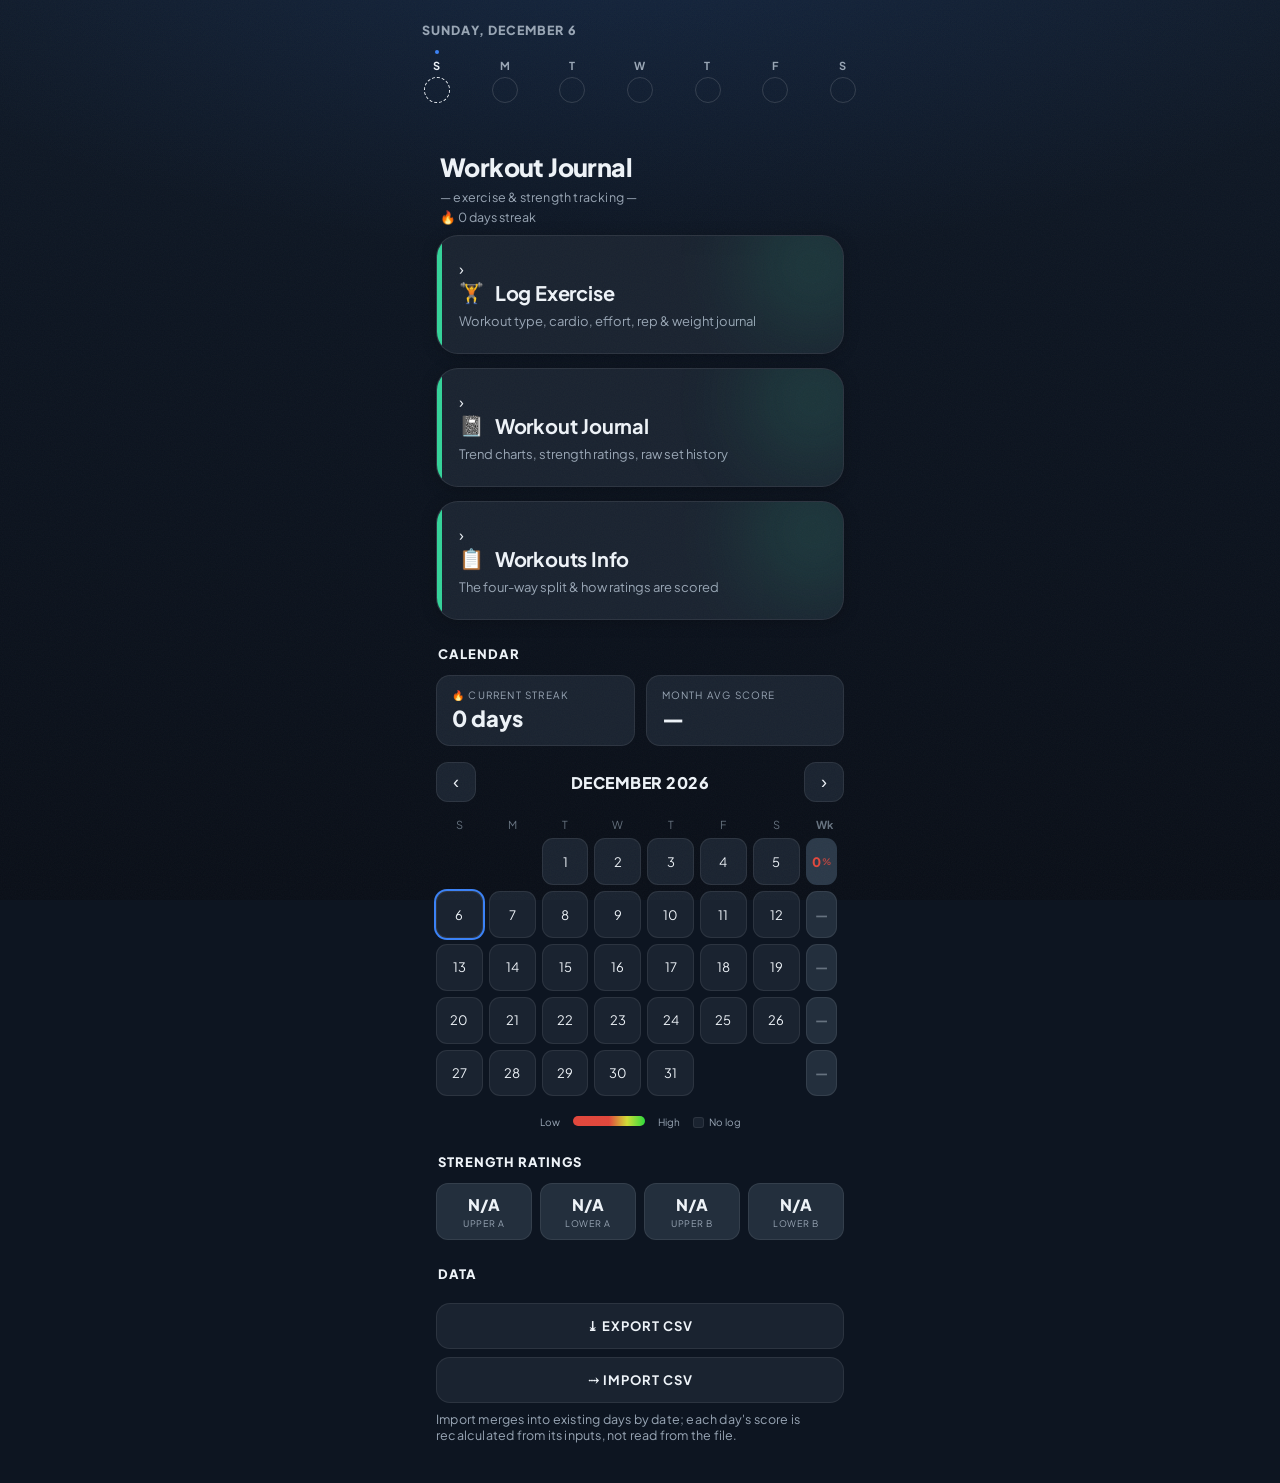
==== commit ce47b773: "Add files via upload" ====
--- a/index2.html
+++ b/index2.html
@@ -863,6 +863,12 @@
     color: var(--muted);
     font-weight: 500;
   }
+  .jcard-stats {
+    font-family: "Plus Jakarta Sans";
+    font-size: 10px;
+    color: var(--muted-2);
+    font-weight: 500;
+  }
   .jcard-head-right {
     display: flex;
     align-items: center;
@@ -1368,11 +1374,120 @@
     color: var(--muted);
     margin-top: 4px;
   }
+
+  /* ============ new: persistent topbar (date + week-dots), shown on every view ============ */
+  .topbar {
+    padding: 22px 22px 14px;
+    display: flex;
+    flex-direction: column;
+    gap: 12px;
+  }
+  .topbar-date {
+    font-family: "Plus Jakarta Sans";
+    font-weight: 800;
+    font-size: 12.5px;
+    letter-spacing: 1.1px;
+    text-transform: uppercase;
+    color: var(--muted);
+  }
+  .topbar-week {
+    display: flex;
+    justify-content: space-between;
+    align-items: center;
+  }
+  .tw-day {
+    display: flex;
+    flex-direction: column;
+    align-items: center;
+    gap: 5px;
+    width: 30px;
+    cursor: pointer;
+    -webkit-tap-highlight-color: transparent;
+  }
+  .tw-day:active {
+    opacity: 0.55;
+  }
+  .tw-marker {
+    width: 4px;
+    height: 4px;
+    border-radius: 50%;
+    background: var(--accent, #7dd3fc);
+    opacity: 0;
+  }
+  .tw-day.cur .tw-marker {
+    opacity: 1;
+  }
+  .tw-label {
+    font-family: "Plus Jakarta Sans";
+    font-weight: 700;
+    font-size: 11px;
+    letter-spacing: 0.3px;
+    color: var(--muted);
+  }
+  .tw-day.cur .tw-label {
+    color: var(--text);
+  }
+  .tw-dot {
+    width: 26px;
+    height: 26px;
+    border-radius: 50%;
+    border: 1.5px solid var(--line, rgba(255, 255, 255, 0.14));
+    display: flex;
+    align-items: center;
+    justify-content: center;
+    box-sizing: border-box;
+  }
+  .tw-dot.filled {
+    border-style: solid;
+    background: color-mix(in srgb, var(--dot-c, var(--accent, #7dd3fc)) 22%, transparent);
+    border-color: var(--dot-c, var(--accent, #7dd3fc));
+  }
+  .tw-dot.filled::after {
+    content: "";
+    width: 8px;
+    height: 8px;
+    border-radius: 50%;
+    background: var(--dot-c, var(--accent, #7dd3fc));
+  }
+  .tw-day.cur .tw-dot {
+    border-style: dashed;
+    border-color: var(--text);
+  }
+  .ex-editing-date {
+    font-family: "Plus Jakarta Sans";
+    font-size: 11.5px;
+    font-weight: 600;
+    color: var(--muted);
+    margin-top: 6px;
+    letter-spacing: 0.2px;
+  }
+  .export {
+    width: 100%;
+    background: var(--card);
+    border: 1px solid var(--border);
+    color: var(--text);
+    border-radius: 14px;
+    padding: 14px;
+    font-family: "Plus Jakarta Sans";
+    font-weight: 700;
+    font-size: 13px;
+    text-transform: uppercase;
+    letter-spacing: 1px;
+    cursor: pointer;
+    margin-top: 8px;
+  }
+  .export:active {
+    transform: scale(0.98);
+  }
 </style>
 </head>
 <body>
 <div class="grain"></div>
 <div class="app">
+  <div class="topbar">
+    <div class="topbar-date" id="topbarDate"></div>
+    <div class="topbar-week" id="topbarWeek"></div>
+  </div>
   <!-- HUB (new — replaces Home/Profile as the entry point into this extract) -->
   <div class="view" id="hub">
     <div class="hub-head">
@@ -1408,17 +1523,43 @@
         </div>
         <div class="summary">The four-way split &amp; how ratings are scored</div>
       </div>
-      <div class="card nav-card" data-k="exercise" id="tile-calendar">
-        <div class="accent"></div>
-        <div class="glow"></div>
-        <div class="chev">›</div>
-        <div class="card-top">
-          <h2><span class="ico">📅</span>Calendar</h2>
+      <div class="sec-h">Calendar</div>
+      <div class="calstats">
+        <div class="calstat">
+          <div class="ck">🔥 Current Streak</div>
+          <div class="cv" id="calStreak">—</div>
         </div>
-        <div class="summary">Day-by-day exercise score, streaks &amp; week scores</div>
+        <div class="calstat">
+          <div class="ck">Month Avg Score</div>
+          <div class="cv" id="calAvg">—</div>
+        </div>
+      </div>
+      <div class="calnav">
+        <button id="prevMonth">‹</button>
+        <div id="calMonth"></div>
+        <button id="nextMonth">›</button>
+      </div>
+      <div class="caldow">
+        <span>S</span><span>M</span><span>T</span><span>W</span><span>T</span
+        ><span>F</span><span>S</span><span class="wk-h">Wk</span>
+      </div>
+      <div class="calgrid" id="calGrid"></div>
+      <div class="callegend">
+        <span>Low</span>
+        <i class="leg-grad"></i>
+        <span>High</span>
+        <span class="leg-empty"><i></i>No log</span>
       </div>
       <div class="sec-h">Strength Ratings</div>
       <div id="hubStrength" class="dash-clickable"></div>
+      <div class="sec-h">Data</div>
+      <button class="export" id="exportCsvBtn">⤓ Export CSV</button>
+      <button class="export" id="importCsvBtn">⤑ Import CSV</button>
+      <input type="file" id="importCsvFile" accept=".csv,text/csv" style="display: none" />
+      <div class="hub-sub" style="margin-top: 8px">
+        Import merges into existing days by date; each day's score is recalculated from its
+        inputs, not read from the file.
+      </div>
     </div>
   </div>
 
@@ -1429,6 +1570,7 @@
       <div>
         <h2>Exercise</h2>
         <div class="bar" style="background: var(--exercise)"></div>
+        <div class="ex-editing-date" id="exEditingDate"></div>
       </div>
     </div>
     <div id="splitProgress" style="margin-bottom: 22px"></div>
@@ -1440,22 +1582,16 @@
         <span class="chip" data-v="LOWER-A">Lower A</span>
         <span class="chip" data-v="LOWER-B">Lower B</span>
         <span class="chip" data-v="REST">Rest</span>
-        <span class="chip" data-v="MISSED">Missed</span>
       </div>
-      <div class="rest-note hidden" id="restNote">
-        ⚑ 2 rest days used this week — Rest is locked
-      </div>
+      <div class="rest-note hidden" id="restNote"></div>
     </div>
     <div class="field">
       <label>Cardio</label>
       <div class="chips" id="ex_cardio">
         <span class="chip" data-v="CARDIO">Cardio</span>
         <span class="chip" data-v="REST">Rest</span>
-        <span class="chip" data-v="MISSED">Missed</span>
       </div>
-      <div class="rest-note hidden" id="cardioRestNote">
-        ⚑ 4 cardio rest days used this week — Rest is locked
-      </div>
+      <div class="rest-note hidden" id="cardioRestNote"></div>
     </div>
     <div class="macro-grid" style="grid-template-columns: 1fr 1fr">
       <div class="field">
@@ -1661,41 +1797,6 @@
     <div id="wjBody"></div>
   </div>
   <!-- CALENDAR (added — exercise-only day score, matches the original app's scoring) -->
-  <div class="view hidden" id="calendar">
-    <div class="formhead">
-      <button class="navback">‹</button>
-      <div>
-        <h2>Calendar</h2>
-        <div class="bar" style="background: var(--text)"></div>
-      </div>
-    </div>
-    <div class="calstats">
-      <div class="calstat">
-        <div class="ck">🔥 Current Streak</div>
-        <div class="cv" id="calStreak">—</div>
-      </div>
-      <div class="calstat">
-        <div class="ck">Month Avg Score</div>
-        <div class="cv" id="calAvg">—</div>
-      </div>
-    </div>
-    <div class="calnav">
-      <button id="prevMonth">‹</button>
-      <div id="calMonth"></div>
-      <button id="nextMonth">›</button>
-    </div>
-    <div class="caldow">
-      <span>S</span><span>M</span><span>T</span><span>W</span><span>T</span
-      ><span>F</span><span>S</span><span class="wk-h">Wk</span>
-    </div>
-    <div class="calgrid" id="calGrid"></div>
-    <div class="callegend">
-      <span>Low</span>
-      <i class="leg-grad"></i>
-      <span>High</span>
-      <span class="leg-empty"><i></i>No log</span>
-    </div>
-  </div>
 </div>
 <div class="toast" id="toast"></div>
 
@@ -1946,23 +2047,44 @@
       $("#" + id).addEventListener("input", liveScore),
     );
 
+    // Rest replaces Missed entirely: there's no separate "skipped" state anymore — you either
+    // did the split/cardio, or you took a Rest, and Rest is worth less the more you've used it
+    // *this week* (Sun-Sat). The 2/week and 4/week figures aren't hard locks anymore; they're just
+    // where the tiers step down harder ("that's basically a missed day at this point").
+    // 1st-2nd rest this week: 80%. 3rd: 50%. Every one after that keeps dropping (floor 10%).
+    function restCapForCount(n) {
+      const tiers = [0.8, 0.8, 0.5];
+      if (n <= tiers.length) return tiers[n - 1];
+      return Math.max(0.1, tiers[tiers.length - 1] - (n - tiers.length) * 0.15);
+    }
+    // 1st-2nd cardio-rest this week: 95% of the cardio bonus. 3rd-4th: 90%. 5th: 70%. 6th: 50%.
+    // Every one after that keeps dropping (floor 10%).
+    function cardioBonusForCount(n) {
+      const tiers = [0.95, 0.95, 0.9, 0.9, 0.7, 0.5];
+      if (n <= tiers.length) return tiers[n - 1];
+      return Math.max(0.1, tiers[tiers.length - 1] - (n - tiers.length) * 0.2);
+    }
     // mirrors the sheet's workout_scr formula; returns a fraction 0..1
-    // stretch removed; remaining factors proportionally rescaled so each branch keeps its original max
-    function calcScore(d, et, rounds, eff, kcal) {
+    // typeRestN/cardioRestN: 1-indexed "this is the Nth rest this week" counts (only meaningful
+    // when d/et === "REST") — see readEx(), which derives them from restDaysUsed().
+    function calcScore(d, et, rounds, eff, kcal, typeRestN, cardioRestN) {
       const allBlank = !d && !et && !rounds && !eff && !kcal;
       if (allBlank) return 0;
-      const eB = et === "CARDIO" || et === "TEST" || et === "REST" ? 1 : 0; // cardio/test bonus
+      const eB =
+        et === "CARDIO"
+          ? 1
+          : et === "REST"
+            ? cardioBonusForCount(cardioRestN || 1)
+            : 0;
       const rN = Math.min((rounds || 0) / 7, 1);
       const eN = Math.min((eff || 0) / 10, 1);
       const kN = Math.min((kcal || 0) / 600, 1); // exercise-kcal goal for 100% of this branch
       let s;
-      if (d === "MISSED")
-        // base 20/5/5/10 = 40 -> rescaled to 50 (×1.25), then ×0.8 missed-day penalty
-        s = (20 * eB + 5 * rN + 5 * eN + 10 * kN) * (50 / 40) * 0.8;
-      else if (d === "REST")
-        // base 30/50 = 80 -> rescaled to 100 (×1.25)
-        s = (30 * eB + 50 * kN) * (100 / 80);
-      else
+      if (d === "REST") {
+        // base 30/50 = 80 -> rescaled to 100 (×1.25), then capped by which rest # this week this is
+        const raw = (30 * eB + 50 * kN) * (100 / 80);
+        s = Math.min(raw, restCapForCount(typeRestN || 1) * 100);
+      } else
         // base 20/10/25/15/20 = 90 -> rescaled to 100 (×10/9)
         s =
           (20 * (d ? 1 : 0) + 10 * eB + 25 * rN + 15 * eN + 20 * kN) *
@@ -1971,20 +2093,58 @@
     }
     function readEx() {
       const ef = getSel("#e_eff");
+      const type = getChip("#ex_type");
+      const cardio = getChip("#ex_cardio");
       return {
-        type: getChip("#ex_type"),
-        cardio: getChip("#ex_cardio"),
+        type,
+        cardio,
         rounds: +$("#e_rounds").value || 0,
         eff: ef ? +ef : null,
         kcal: +$("#e_kcal").value || 0,
+        // "if today is Rest, it's the Nth rest this week" — restDaysUsed excludes today itself
+        typeRestN: type === "REST" ? restDaysUsed(cur, "type") + 1 : 0,
+        cardioRestN: cardio === "REST" ? restDaysUsed(cur, "cardio") + 1 : 0,
       };
+    }
+    function ordinal(n) {
+      const suf = ["th", "st", "nd", "rd"];
+      const v = n % 100;
+      return n + (suf[(v - 20) % 10] || suf[v] || suf[0]);
+    }
+    // shows "this is your Nth rest this week, capped at X%" under whichever field is set to Rest
+    function updateRestNotes() {
+      const type = getChip("#ex_type");
+      const cardio = getChip("#ex_cardio");
+      const showType = type === "REST";
+      $("#restNote").classList.toggle("hidden", !showType);
+      if (showType) {
+        const n = restDaysUsed(cur, "type") + 1;
+        $("#restNote").textContent =
+          `⚑ ${ordinal(n)} rest day this week — capped at ${Math.round(restCapForCount(n) * 100)}%`;
+      }
+      const showCardio = cardio === "REST";
+      $("#cardioRestNote").classList.toggle("hidden", !showCardio);
+      if (showCardio) {
+        const n = restDaysUsed(cur, "cardio") + 1;
+        $("#cardioRestNote").textContent =
+          `⚑ ${ordinal(n)} cardio rest this week — cardio bonus at ${Math.round(cardioBonusForCount(n) * 100)}%`;
+      }
     }
     function liveScore() {
       const x = readEx();
       $("#e_score_disp").textContent =
-        (calcScore(x.type, x.cardio, x.rounds, x.eff, x.kcal) * 100).toFixed(
-          1,
-        ) + "%";
+        (
+          calcScore(
+            x.type,
+            x.cardio,
+            x.rounds,
+            x.eff,
+            x.kcal,
+            x.typeRestN,
+            x.cardioRestN,
+          ) * 100
+        ).toFixed(1) + "%";
+      updateRestNotes();
       renderJournal();
     }
 
@@ -2018,6 +2178,28 @@
       n += (exJournal[exName] || []).filter(isFilledEntry).length;
       n += (extraJournal[exName] || []).filter(isFilledEntry).length;
       return n;
+    }
+    // avg + best-day history for exName, so the Open Table shows what to beat mid-workout.
+    // excludes the day currently being edited (its live draft isn't "history" yet).
+    function exerciseHistoryStats(exName) {
+      const todayKey = keyOf(cur);
+      const sessions = [];
+      Object.keys(DATA).forEach((k) => {
+        if (k === todayKey) return;
+        const ex = DATA[k].exercise;
+        if (!ex) return;
+        const entries = combinedEntriesForDay(ex, exName);
+        if (!entries.length) return;
+        const v = journalMetricFor(exName, entries);
+        if (v != null) sessions.push({ v, key: k });
+      });
+      if (!sessions.length) return null;
+      const avg = sessions.reduce((a, b) => a + b.v, 0) / sessions.length;
+      let best = sessions[0];
+      sessions.forEach((s) => {
+        if (s.v > best.v) best = s;
+      });
+      return { avg, best };
     }
     // shared row-building for both the primary and additional-workout Open Tables
     function buildJournalHTML(wo, journalState, collapsedState) {
@@ -2038,6 +2220,14 @@
             }</div>`;
           }
           const count = setsThisMonthLiveFor(exName);
+          const hist = exerciseHistoryStats(exName);
+          let statsLine = "";
+          if (hist) {
+            const unit = isTime ? "sec" : "reps";
+            const bd = new Date(hist.best.key + "T00:00:00");
+            const bestLabel = `${bd.getMonth() + 1}/${bd.getDate()}`;
+            statsLine = `<span class="jcard-stats">Avg ${Math.round(hist.avg)} ${unit} · Best ${Math.round(hist.best.v)} ${unit} (${bestLabel})</span>`;
+          }
           const collapsed = !!collapsedState[exName];
           const weightOpts = DUMBBELL_WEIGHTS.map(
             (w) =>
@@ -2046,7 +2236,7 @@
           const weightAssign = isWeighted
             ? `<select class="jweight-assign" data-ex="${exName}"><option value="">set lb</option>${weightOpts}</select>`
             : "";
-          return `<div class="jcard"><div class="jcard-head${collapsed ? " collapsed" : ""}" data-ex="${exName}"><div class="jcard-head-text"><span class="jhead">${exName}</span><span class="jcard-count">${count} / ${SETS_GOAL} sets this month</span></div><div class="jcard-head-right">${weightAssign}<span class="jcard-chevron">▾</span></div></div><div class="jcard-body${collapsed ? " hidden" : ""}">${rows}</div></div>`;
+          return `<div class="jcard"><div class="jcard-head${collapsed ? " collapsed" : ""}" data-ex="${exName}"><div class="jcard-head-text"><span class="jhead">${exName}</span><span class="jcard-count">${count} / ${SETS_GOAL} sets this month</span>${statsLine}</div><div class="jcard-head-right">${weightAssign}<span class="jcard-chevron">▾</span></div></div><div class="jcard-body${collapsed ? " hidden" : ""}">${rows}</div></div>`;
         })
         .join("");
     }
@@ -2250,6 +2440,14 @@
       return n;
     }
     function openEx() {
+      $("#exEditingDate").textContent = isToday(cur)
+        ? "Editing Today"
+        : "Editing " +
+          cur.toLocaleDateString(undefined, {
+            weekday: "long",
+            month: "long",
+            day: "numeric",
+          });
       const x = dayEntry().exercise || {};
       exJournal = x.journal ? JSON.parse(JSON.stringify(x.journal)) : {};
       exCollapsedCards = {};
@@ -2259,12 +2457,6 @@
       $("#e_rounds").value = x.rounds ?? "";
       $("#e_kcal").value = x.kcal ?? "";
       setSel("#e_eff", x.eff);
-      const lock = restDaysUsed(cur, "type") >= 2 && x.type !== "REST";
-      $('#ex_type .chip[data-v="REST"]').classList.toggle("disabled", lock);
-      $("#restNote").classList.toggle("hidden", !lock);
-      const cLock = restDaysUsed(cur, "cardio") >= 4 && x.cardio !== "REST"; // cardio required 3/7 days -> up to 4 rest days allowed per week
-      $('#ex_cardio .chip[data-v="REST"]').classList.toggle("disabled", cLock);
-      $("#cardioRestNote").classList.toggle("hidden", !cLock);
       // additional workout, if this day has one saved
       const xe = x.extra || null;
       extraActive = !!xe;
@@ -2286,7 +2478,15 @@
         toast("Enter something first");
         return;
       }
-      x.score = calcScore(x.type, x.cardio, x.rounds, x.eff, x.kcal);
+      x.score = calcScore(
+        x.type,
+        x.cardio,
+        x.rounds,
+        x.eff,
+        x.kcal,
+        x.typeRestN,
+        x.cardioRestN,
+      );
       const journal = journalForSave();
       if (journal) x.journal = journal;
       const extra = extraForSave();
@@ -2422,45 +2622,55 @@
         "Dumbbell Side Bend": 0.1,
       },
     };
-    const STRENGTH_RECENT_WINDOW = 3; // avg of the last N logged sessions counts as "recent performance"
-    const STRENGTH_MIN_SESSIONS = 2; // exercises with fewer logged sessions than this are excluded (their weight is redistributed among the rest)
-    // { score: 0..1 or null, breakdown: [{exName, weight, included, ratio?, sessions}] }
+    // { score: 0..1 or null, breakdown: [{exName, weight, included, ratio?, prevBest?, curAvg?}] }
+    // self-relative, month over month: this month's average vs. LAST calendar month's best session.
+    // an exercise needs at least one session logged last month to qualify -- so a brand-new tracker
+    // reads N/A across the board until its second month begins, and the baseline keeps rolling
+    // forward every month after that (month 3 is graded against month 2, month 4 against month 3, ...).
     function computeStrengthRating(woName) {
       const weights = STRENGTH_WEIGHTS[woName];
       if (!weights) return null;
+      const now = new Date();
+      const curYM = ymOf(now);
+      const prevYM = ymOf(new Date(now.getFullYear(), now.getMonth() - 1, 1));
       const dateKeys = Object.keys(DATA).sort();
       const breakdown = [];
       let totalWeight = 0;
       Object.keys(weights).forEach((exName) => {
-        const sessions = [];
+        const prevSessions = [];
+        const curSessions = [];
         dateKeys.forEach((k) => {
           const ex = DATA[k].exercise;
           if (!ex) return;
           const entries = combinedEntriesForDay(ex, exName);
           if (!entries.length) return;
           const v = journalMetricFor(exName, entries);
-          if (v != null) sessions.push(v);
+          if (v == null) return;
+          if (k.startsWith(prevYM)) prevSessions.push(v);
+          else if (k.startsWith(curYM)) curSessions.push(v);
         });
         const weight = weights[exName];
-        if (sessions.length < STRENGTH_MIN_SESSIONS) {
+        if (!prevSessions.length) {
           breakdown.push({
             exName,
             weight,
             included: false,
-            sessions: sessions.length,
           });
           return;
         }
-        const best = Math.max(...sessions);
-        const recent = sessions.slice(-STRENGTH_RECENT_WINDOW);
-        const recentAvg = recent.reduce((a, b) => a + b, 0) / recent.length;
+        const best = Math.max(...prevSessions);
+        // no sessions yet this month reads as 0% (nothing logged to compare against last month's best yet)
+        const recentAvg = curSessions.length
+          ? curSessions.reduce((a, b) => a + b, 0) / curSessions.length
+          : 0;
         const ratio = best > 0 ? recentAvg / best : 0;
         breakdown.push({
           exName,
           weight,
           included: true,
           ratio,
-          sessions: sessions.length,
+          prevBest: best,
+          curAvg: recentAvg,
         });
         totalWeight += weight;
       });
@@ -2482,7 +2692,7 @@
       const rows = r.breakdown
         .map((b) => {
           if (!b.included) {
-            return `<div class="srow srow-excluded"><span class="srow-name">${b.exName}</span><span class="srow-note">needs ${STRENGTH_MIN_SESSIONS}+ sessions (${b.sessions} logged)</span></div>`;
+            return `<div class="srow srow-excluded"><span class="srow-name">${b.exName}</span><span class="srow-note">needs a session logged last month</span></div>`;
           }
           return `<div class="srow"><span class="srow-name">${b.exName}</span><span class="srow-val">${Math.round(b.ratio * 100)}% <span class="srow-wt">· ${Math.round(b.effWeight * 100)}% wt</span></span></div>`;
         })
@@ -2927,7 +3137,9 @@
           const ds = dayScoreFor(k);
           const logged = ds != null;
           const bg = logged ? ` style="background:${dsColor(ds)}"` : "";
-          const pct = logged ? `<span class="dpct">${(ds * 100).toFixed(0)}%</span>` : "";
+          // "R" marks a workout-type Rest day (cardio-only rests aren't flagged) so it's obvious at a glance
+          const isRest = logged && DATA[k].exercise && DATA[k].exercise.type === "REST";
+          const pct = logged ? `<span class="dpct">${(ds * 100).toFixed(0)}%${isRest ? "R" : ""}</span>` : "";
           html += `<div class="calcell${logged ? " logged" : ""}${k === todayKey ? " today" : ""}" data-k="${k}"${bg}><span class="dnum">${dnum}</span>${pct}</div>`;
         }
         const ws = weekScoreFor(rowSun);
@@ -2973,7 +3185,7 @@
     // the Food form isn't part of this extract, so this is a no-op stand-in.
     function recomputeFood() {}
 
-    const VIEWS = ["hub", "exForm", "workouts", "workoutJournal", "calendar"];
+    const VIEWS = ["hub", "exForm", "workouts", "workoutJournal"];
     function show(id, back) {
       VIEWS.forEach((v) => $("#" + v).classList.add("hidden"));
       const el = $("#" + id);
@@ -2982,7 +3194,39 @@
       void el.offsetWidth;
       if (back) el.classList.add("back");
       window.scrollTo(0, 0);
-    }
+      renderTopbar();
+    }
+
+    // persistent header: today's date + a Sun-Sat row of day dots (filled/colored when that day has a logged exercise score)
+    const DOW_LETTERS = ["S", "M", "T", "W", "T", "F", "S"];
+    function renderTopbar() {
+      const today = new Date();
+      $("#topbarDate").textContent = today
+        .toLocaleDateString(undefined, {
+          weekday: "long",
+          month: "long",
+          day: "numeric",
+        })
+        .toUpperCase();
+      const sun = weekStartOf(today);
+      let html = "";
+      for (let i = 0; i < 7; i++) {
+        const d = new Date(sun.getFullYear(), sun.getMonth(), sun.getDate() + i);
+        const key = keyOf(d);
+        const s = dayScoreFor(key);
+        const filled = s != null;
+        const cur = isToday(d);
+        html += `<div class="tw-day${cur ? " cur" : ""}" data-k="${key}"><div class="tw-marker"></div><div class="tw-label">${DOW_LETTERS[i]}</div><div class="tw-dot${filled ? " filled" : ""}"${filled ? ` style="--dot-c:${dsColor(s)}"` : ""}></div></div>`;
+      }
+      $("#topbarWeek").innerHTML = html;
+    }
+    $("#topbarWeek").addEventListener("click", (e) => {
+      const day = e.target.closest(".tw-day");
+      if (!day) return;
+      const [yy, mm, dd] = day.dataset.k.split("-").map(Number);
+      cur = new Date(yy, mm - 1, dd);
+      openEx();
+    });
 
     function renderHub() {
       const stk = currentStreak();
@@ -2994,10 +3238,217 @@
           return `<div class="jstat"><div class="jstat-v"${pct != null ? ` style="color:${dsColor(r.score)}"` : ""}>${pct != null ? pct + "%" : "N/A"}</div><div class="jstat-k">${w.name}</div></div>`;
         },
       ).join("")}</div>`;
-    }
+      renderCalendar();
+    }
+
+    /* ---------- CSV export / import (one row per logged set, so nothing is lost) ---------- */
+    const CSV_COLS = [
+      "date", "session", "type", "cardio", "rounds", "eff", "kcal", "score",
+      "exercise", "set", "reps", "seconds", "weight",
+    ];
+    function escCsv(v) {
+      v = v == null ? "" : String(v);
+      return /[",\n]/.test(v) ? '"' + v.replace(/"/g, '""') + '"' : v;
+    }
+    // one session (primary or extra) of one day -> its CSV rows. A session with no journal
+    // entries still gets one row so its day-level fields (type/rounds/etc) aren't lost.
+    function sessionCsvRows(dateKey, session, x) {
+      const isPrimary = session === "primary";
+      const base = [
+        dateKey,
+        session,
+        x.type ?? "",
+        isPrimary ? (x.cardio ?? "") : "",
+        x.rounds ?? "",
+        isPrimary ? (x.eff ?? "") : "",
+        isPrimary ? (x.kcal ?? "") : "",
+        isPrimary && x.score != null ? (x.score * 100).toFixed(1) : "",
+      ];
+      const journal = x.journal || {};
+      const rows = [];
+      Object.keys(journal).forEach((exName) => {
+        (journal[exName] || []).forEach((entry, i) => {
+          if (!entry) return;
+          rows.push(
+            base.concat([exName, i + 1, entry.reps ?? "", entry.seconds ?? "", entry.weight ?? ""]),
+          );
+        });
+      });
+      if (!rows.length) rows.push(base.concat(["", "", "", "", ""]));
+      return rows;
+    }
+    function exportCSV() {
+      const keys = Object.keys(DATA)
+        .filter((k) => DATA[k] && DATA[k].exercise)
+        .sort();
+      const rows = [CSV_COLS.join(",")];
+      keys.forEach((k) => {
+        const x = DATA[k].exercise;
+        sessionCsvRows(k, "primary", x).forEach((r) => rows.push(r.map(escCsv).join(",")));
+        if (x.extra) {
+          sessionCsvRows(k, "extra", x.extra).forEach((r) => rows.push(r.map(escCsv).join(",")));
+        }
+      });
+      const blob = new Blob([rows.join("\n")], { type: "text/csv" });
+      const a = document.createElement("a");
+      a.href = URL.createObjectURL(blob);
+      a.download = "exercise-log.csv";
+      a.click();
+      toast("CSV exported");
+    }
+    // small RFC4180-ish parser: handles quoted fields, embedded commas/newlines, "" escapes
+    function parseCSVText(text) {
+      const rows = [];
+      let row = [],
+        field = "",
+        inQuotes = false;
+      for (let i = 0; i < text.length; i++) {
+        const c = text[i];
+        if (inQuotes) {
+          if (c === '"') {
+            if (text[i + 1] === '"') {
+              field += '"';
+              i++;
+            } else inQuotes = false;
+          } else field += c;
+        } else if (c === '"') inQuotes = true;
+        else if (c === ",") {
+          row.push(field);
+          field = "";
+        } else if (c === "\n") {
+          row.push(field);
+          rows.push(row);
+          row = [];
+          field = "";
+        } else if (c === "\r") {
+          // ignore -- \n (possibly following) ends the row
+        } else field += c;
+      }
+      if (field.length || row.length) {
+        row.push(field);
+        rows.push(row);
+      }
+      return rows.filter((r) => r.length > 1 || (r.length === 1 && r[0] !== ""));
+    }
+    // merge import: dates present in the CSV fully replace that date's exercise record
+    // (primary + extra together); dates not mentioned in the file are left untouched.
+    // scores are always recalculated from the imported inputs -- never taken from the file --
+    // since a workout-type Rest day's cap depends on the OTHER days in that same week, which
+    // may also be changing in this same import.
+    async function importCSV(file) {
+      let text;
+      try {
+        text = await file.text();
+      } catch (e) {
+        toast("Couldn't read file");
+        return;
+      }
+      let rows;
+      try {
+        rows = parseCSVText(text);
+      } catch (e) {
+        toast("Import failed — check the CSV format");
+        return;
+      }
+      if (!rows.length) {
+        toast("Empty CSV");
+        return;
+      }
+      const header = rows[0].map((h) => h.trim().toLowerCase());
+      const idx = {};
+      CSV_COLS.forEach((c) => (idx[c] = header.indexOf(c)));
+      if (idx.date < 0 || idx.session < 0) {
+        toast("CSV missing date/session columns");
+        return;
+      }
+      const groups = {}; // "date|session" -> {date, session, type, cardio, rounds, eff, kcal, journal}
+      for (let i = 1; i < rows.length; i++) {
+        const r = rows[i];
+        const date = (r[idx.date] || "").trim();
+        if (!date) continue;
+        const session = (r[idx.session] || "primary").trim() || "primary";
+        const gk = date + "|" + session;
+        if (!groups[gk]) {
+          groups[gk] = {
+            date,
+            session,
+            type: idx.type >= 0 ? (r[idx.type] || "").trim() || null : null,
+            cardio: idx.cardio >= 0 ? (r[idx.cardio] || "").trim() || null : null,
+            rounds: idx.rounds >= 0 ? +r[idx.rounds] || 0 : 0,
+            eff: idx.eff >= 0 && r[idx.eff] !== "" && r[idx.eff] != null ? +r[idx.eff] : null,
+            kcal: idx.kcal >= 0 ? +r[idx.kcal] || 0 : 0,
+            journal: {},
+          };
+        }
+        const exName = idx.exercise >= 0 ? (r[idx.exercise] || "").trim() : "";
+        if (!exName) continue;
+        const setNum = idx.set >= 0 ? +r[idx.set] || 0 : 0;
+        if (setNum < 1) continue;
+        const entry = {};
+        const reps = idx.reps >= 0 ? +r[idx.reps] || 0 : 0;
+        const seconds = idx.seconds >= 0 ? +r[idx.seconds] || 0 : 0;
+        const weight = idx.weight >= 0 ? +r[idx.weight] || 0 : 0;
+        if (reps > 0) entry.reps = reps;
+        if (seconds > 0) entry.seconds = seconds;
+        if (weight > 0) entry.weight = weight;
+        if (!Object.keys(entry).length) continue;
+        const arr = (groups[gk].journal[exName] = groups[gk].journal[exName] || []);
+        arr[setNum - 1] = entry;
+      }
+      const groupList = Object.values(groups);
+      if (!groupList.length) {
+        toast("No rows found in CSV");
+        return;
+      }
+      const touchedDates = new Set(groupList.map((g) => g.date));
+      touchedDates.forEach((date) => {
+        DATA[date] = DATA[date] || {};
+        DATA[date].exercise = {};
+      });
+      groupList.forEach((g) => {
+        const journalOut = Object.keys(g.journal).length ? g.journal : undefined;
+        if (g.session === "extra") {
+          const extra = { type: g.type, rounds: g.rounds };
+          if (journalOut) extra.journal = journalOut;
+          DATA[g.date].exercise.extra = extra;
+        } else {
+          const x = DATA[g.date].exercise;
+          x.type = g.type;
+          x.cardio = g.cardio;
+          x.rounds = g.rounds;
+          x.eff = g.eff;
+          x.kcal = g.kcal;
+          if (journalOut) x.journal = journalOut;
+        }
+      });
+      // recompute scores now that every touched date's full week is settled in DATA
+      touchedDates.forEach((date) => {
+        const x = DATA[date].exercise;
+        if (!x || (!x.type && !x.cardio && !x.rounds && !x.eff && !x.kcal)) return;
+        const [yy, mm, dd] = date.split("-").map(Number);
+        const dObj = new Date(yy, mm - 1, dd);
+        const typeRestN = x.type === "REST" ? restDaysUsed(dObj, "type") + 1 : 0;
+        const cardioRestN = x.cardio === "REST" ? restDaysUsed(dObj, "cardio") + 1 : 0;
+        x.score = calcScore(x.type, x.cardio, x.rounds, x.eff, x.kcal, typeRestN, cardioRestN);
+      });
+      await Store.save(DATA);
+      renderHub();
+      show("hub", true);
+      toast(`Imported ${touchedDates.size} day${touchedDates.size === 1 ? "" : "s"}`);
+    }
+    $("#exportCsvBtn").addEventListener("click", exportCSV);
+    $("#importCsvBtn").addEventListener("click", () => $("#importCsvFile").click());
+    $("#importCsvFile").addEventListener("change", (e) => {
+      const f = e.target.files[0];
+      if (f) importCSV(f);
+      e.target.value = "";
+    });
 
     /* ---------- wiring: hub tiles + back buttons ---------- */
-    $("#tile-exercise").addEventListener("click", openEx);
+    $("#tile-exercise").addEventListener("click", () => {
+      cur = new Date();
+      openEx();
+    });
     $("#tile-journal").addEventListener("click", () => {
       renderWorkoutJournal();
       show("workoutJournal");
@@ -3018,11 +3469,6 @@
       calCur.setMonth(calCur.getMonth() + 1);
       renderCalendar();
     });
-    $("#tile-calendar").addEventListener("click", () => {
-      calCur = new Date(cur);
-      renderCalendar();
-      show("calendar");
-    });
     $$(".navback").forEach((b) =>
       b.addEventListener("click", () => {
         renderHub();
@@ -3033,7 +3479,7 @@
     // haptic feedback (Android/Chrome; iOS Safari ignores navigator.vibrate)
     document.addEventListener("click", (e) => {
       if (e.target.closest(".save")) haptic(18);
-      else if (e.target.closest(".chip, .sbtn")) haptic(8);
+      else if (e.target.closest(".chip, .sbtn, .tw-day")) haptic(8);
     });
 
     /* ---------- boot ---------- */
